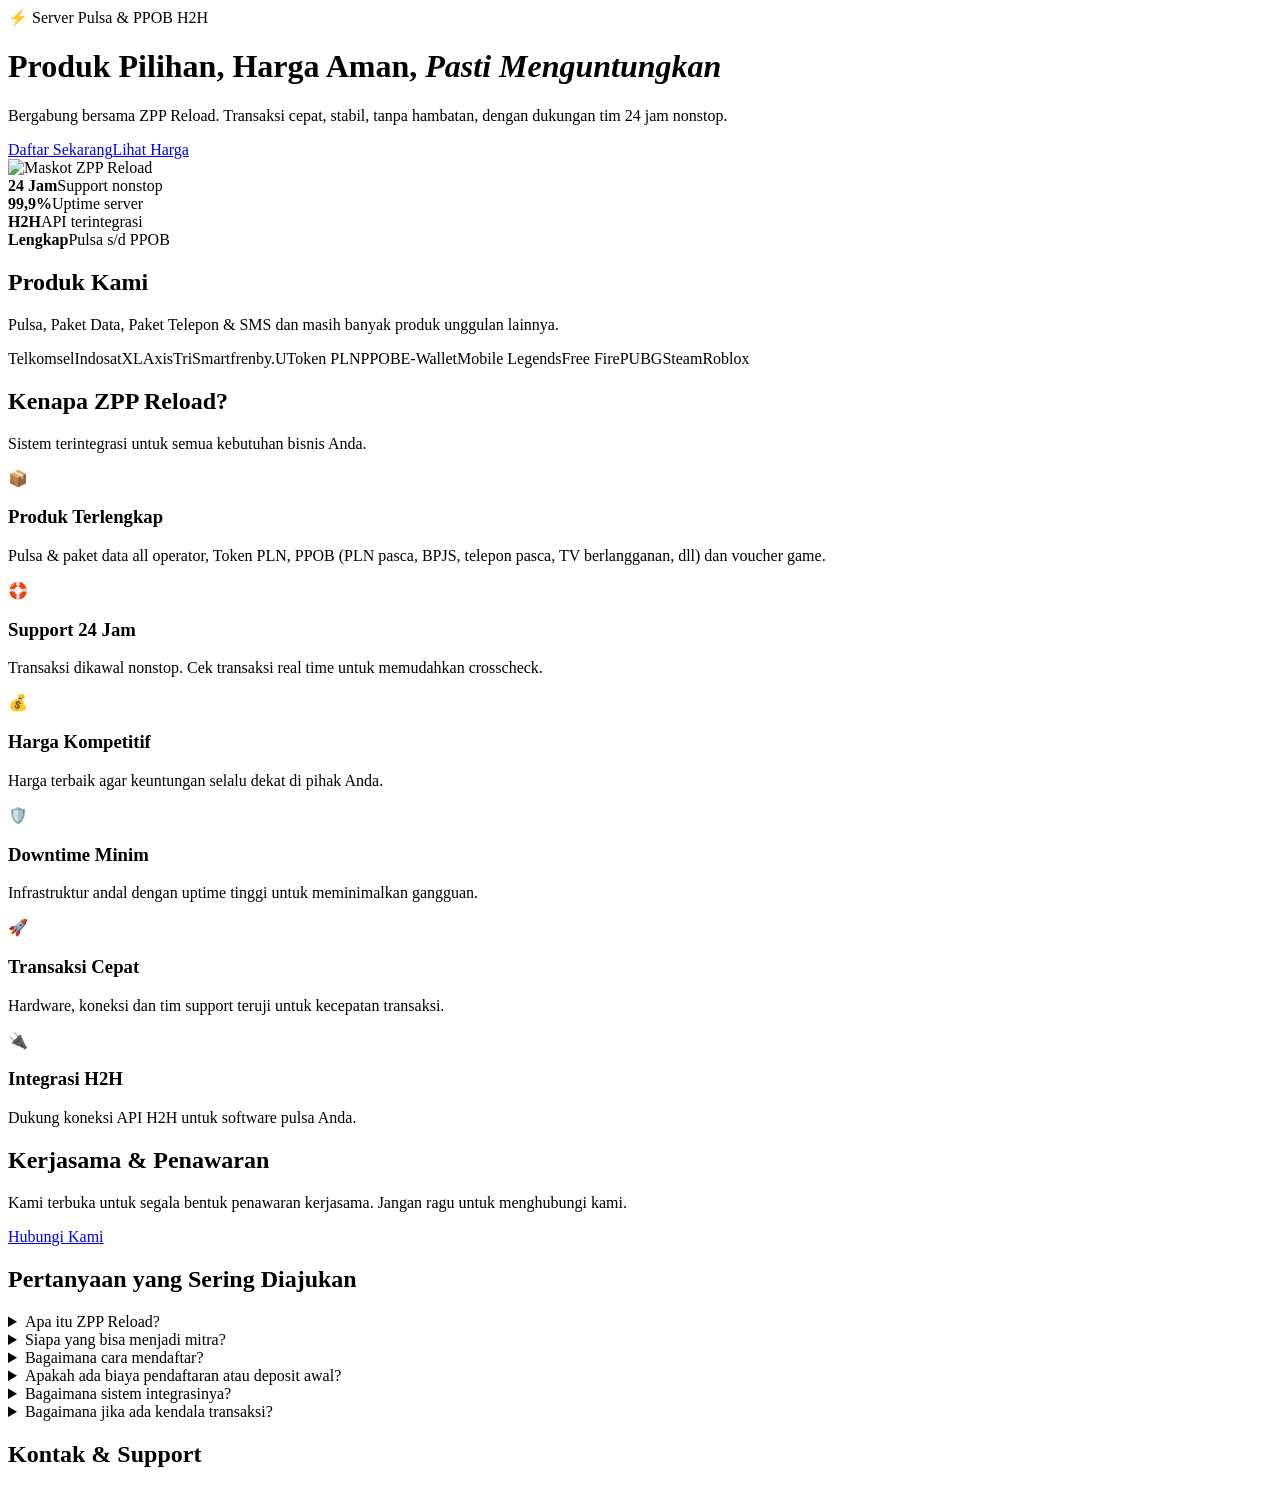
==== index.html @ eb6a5569 "upload" ====
<!DOCTYPE html><html lang="id"><head><meta charset="UTF-8"><meta name="viewport" content="width=device-width,initial-scale=1">
<title>ZPP Reload - Server Pulsa, PPOB & H2H Terbaik</title>
<meta name="description" content="ZPP Reload: server pulsa, paket data, token PLN, PPOB & voucher game dengan sistem H2H cepat, stabil, harga kompetitif dan support 24 jam.">
<meta property="og:title" content="ZPP Reload - Server Pulsa & PPOB"><meta property="og:image" content="assets/images/logo.png">
<link rel="icon" href="assets/images/logo.png">
<link href="https://fonts.googleapis.com/css2?family=Poppins:wght@400;500;600;700&display=swap" rel="stylesheet">
<link rel="stylesheet" href="assets/css/style.css"></head><body>
<div id="hdr"></div>
<div class="hero"><div class="wrap"><div>
<span class="tag">⚡ Server Pulsa & PPOB H2H</span>
<h1>Produk Pilihan, Harga Aman, <em>Pasti Menguntungkan</em></h1>
<p>Bergabung bersama ZPP Reload. Transaksi cepat, stabil, tanpa hambatan, dengan dukungan tim 24 jam nonstop.</p>
<div class="cta"><a class="btn btn-p" href="pendaftaran.html">Daftar Sekarang</a><a class="btn btn-o" href="harga.html">Lihat Harga</a></div></div>
<img src="assets/images/mascot.png" alt="Maskot ZPP Reload"></div></div>
<div class="wrap"><div class="stats">
<div class="stat"><b>24 Jam</b><span>Support nonstop</span></div><div class="stat"><b>99,9%</b><span>Uptime server</span></div>
<div class="stat"><b>H2H</b><span>API terintegrasi</span></div><div class="stat"><b>Lengkap</b><span>Pulsa s/d PPOB</span></div></div></div>
<section><div class="wrap"><div class="title"><h2>Produk Kami</h2><p>Pulsa, Paket Data, Paket Telepon &amp; SMS dan masih banyak produk unggulan lainnya.</p></div>
<div class="chips"><span class="chip">Telkomsel</span><span class="chip">Indosat</span><span class="chip">XL</span><span class="chip">Axis</span><span class="chip">Tri</span><span class="chip">Smartfren</span><span class="chip">by.U</span><span class="chip">Token PLN</span><span class="chip">PPOB</span><span class="chip">E-Wallet</span><span class="chip">Mobile Legends</span><span class="chip">Free Fire</span><span class="chip">PUBG</span><span class="chip">Steam</span><span class="chip">Roblox</span></div></div></section>
<section style="padding-top:0"><div class="wrap"><div class="title"><h2>Kenapa ZPP Reload?</h2><p>Sistem terintegrasi untuk semua kebutuhan bisnis Anda.</p></div>
<div class="grid3">
<div class="card"><div class="ic">📦</div><h3>Produk Terlengkap</h3><p>Pulsa &amp; paket data all operator, Token PLN, PPOB (PLN pasca, BPJS, telepon pasca, TV berlangganan, dll) dan voucher game.</p></div>
<div class="card"><div class="ic">🛟</div><h3>Support 24 Jam</h3><p>Transaksi dikawal nonstop. Cek transaksi real time untuk memudahkan crosscheck.</p></div>
<div class="card"><div class="ic">💰</div><h3>Harga Kompetitif</h3><p>Harga terbaik agar keuntungan selalu dekat di pihak Anda.</p></div>
<div class="card"><div class="ic">🛡️</div><h3>Downtime Minim</h3><p>Infrastruktur andal dengan uptime tinggi untuk meminimalkan gangguan.</p></div>
<div class="card"><div class="ic">🚀</div><h3>Transaksi Cepat</h3><p>Hardware, koneksi dan tim support teruji untuk kecepatan transaksi.</p></div>
<div class="card"><div class="ic">🔌</div><h3>Integrasi H2H</h3><p>Dukung koneksi API H2H untuk software pulsa Anda.</p></div></div></div></section>
<section class="band"><div class="wrap"><h2>Kerjasama &amp; Penawaran</h2><p>Kami terbuka untuk segala bentuk penawaran kerjasama. Jangan ragu untuk menghubungi kami.</p><a class="btn btn-p" href="pendaftaran.html">Hubungi Kami</a></div></section>
<section><div class="wrap"><div class="title"><h2>Pertanyaan yang Sering Diajukan</h2></div><div class="faq">
<details><summary>Apa itu ZPP Reload?</summary><p>ZPP Reload adalah penyedia server pulsa, paket data, PPOB dan voucher game dengan sistem host-to-host (H2H) untuk mitra dan reseller.</p></details>
<details><summary>Siapa yang bisa menjadi mitra?</summary><p>Pemilik konter, reseller, pemilik aplikasi/server pulsa, maupun perorangan yang ingin berbisnis produk digital.</p></details>
<details><summary>Bagaimana cara mendaftar?</summary><p>Buka halaman Pendaftaran lalu hubungi kami via Telegram atau WhatsApp. Tim kami akan memandu hingga akun aktif.</p></details>
<details><summary>Apakah ada biaya pendaftaran atau deposit awal?</summary><p>Silakan konfirmasi ke CS kami untuk ketentuan terbaru.</p></details>
<details><summary>Bagaimana sistem integrasinya?</summary><p>Tersedia integrasi H2H via API. Untuk spesifikasi teknis, hubungi tim WhatsApp B2B kami.</p></details>
<details><summary>Bagaimana jika ada kendala transaksi?</summary><p>Hubungi CS kami kapan saja, tim support siap membantu 24 jam.</p></details>
</div></div></section>
<section style="padding-top:0"><div class="wrap"><div class="title"><h2>Kontak &amp; Support</h2></div><div data-contacts></div></div></section>
<div id="ftr"></div><script src="assets/js/main.js"></script></body></html>
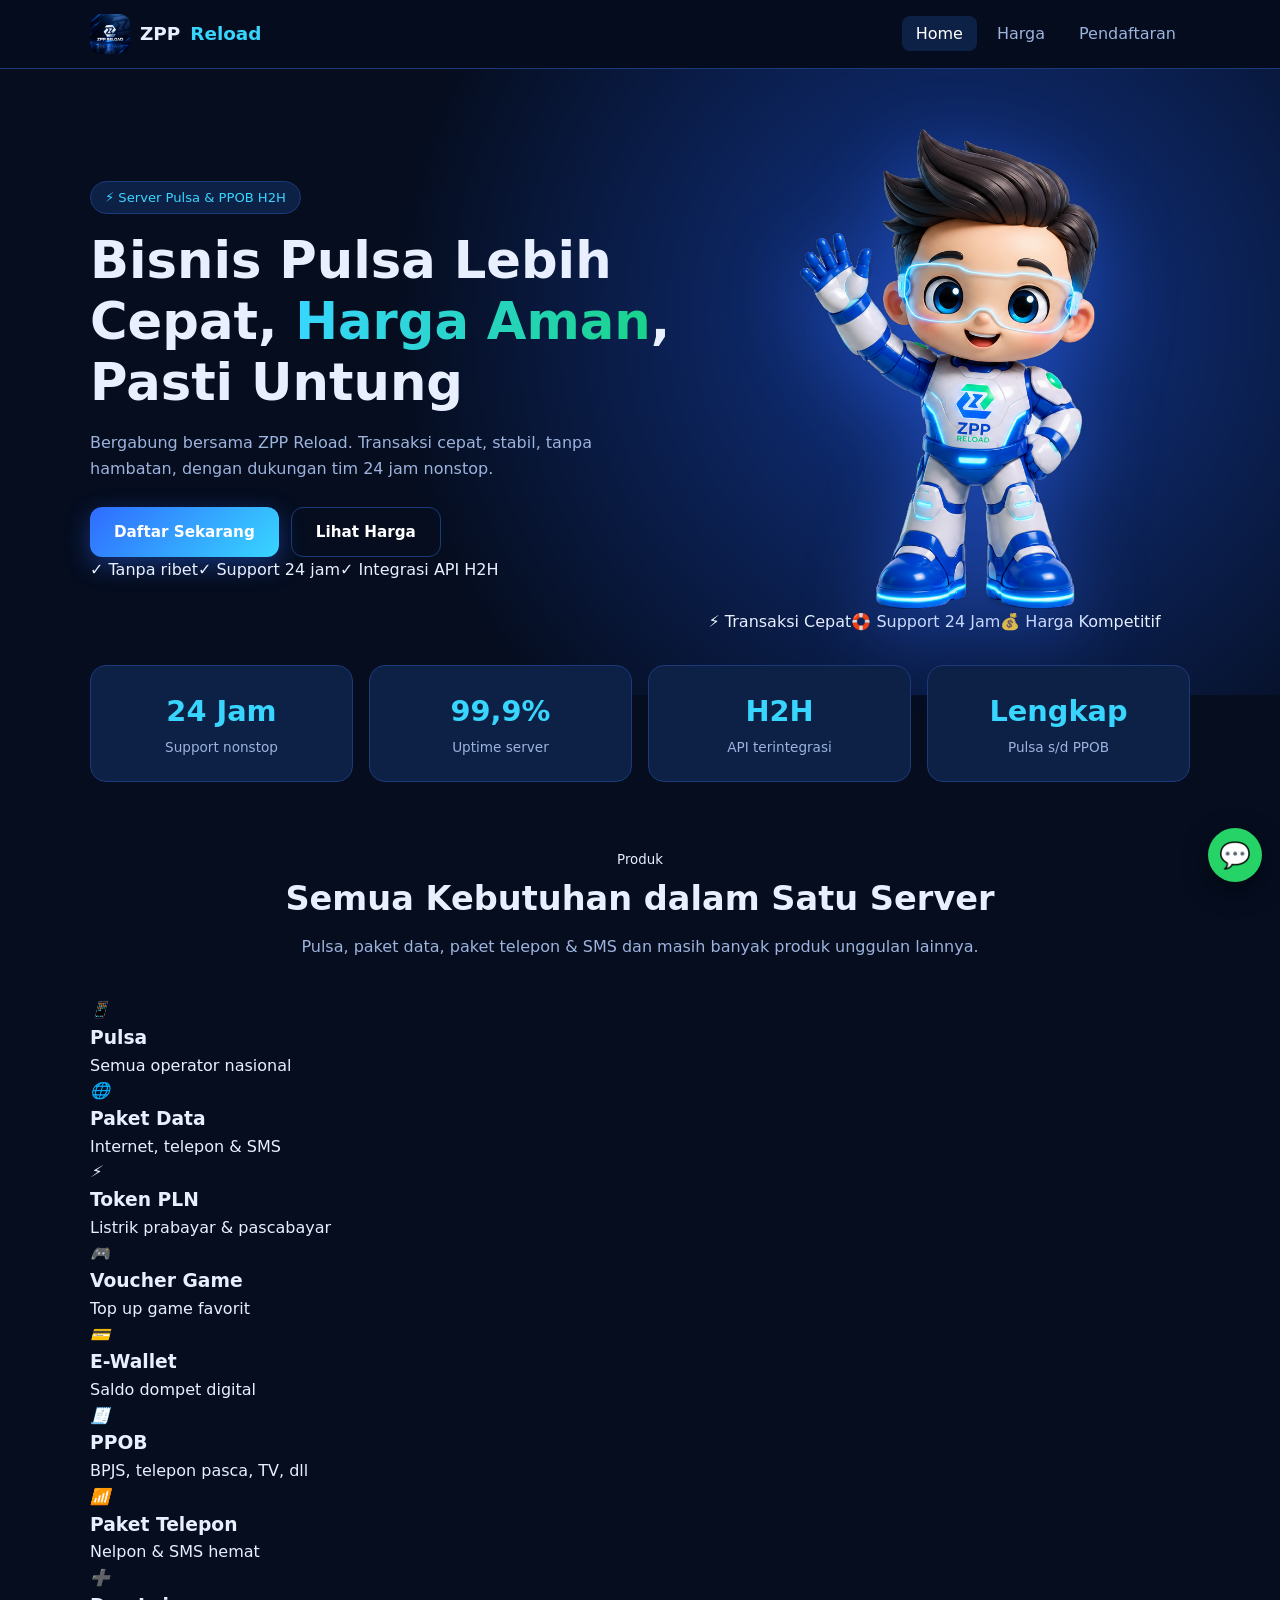
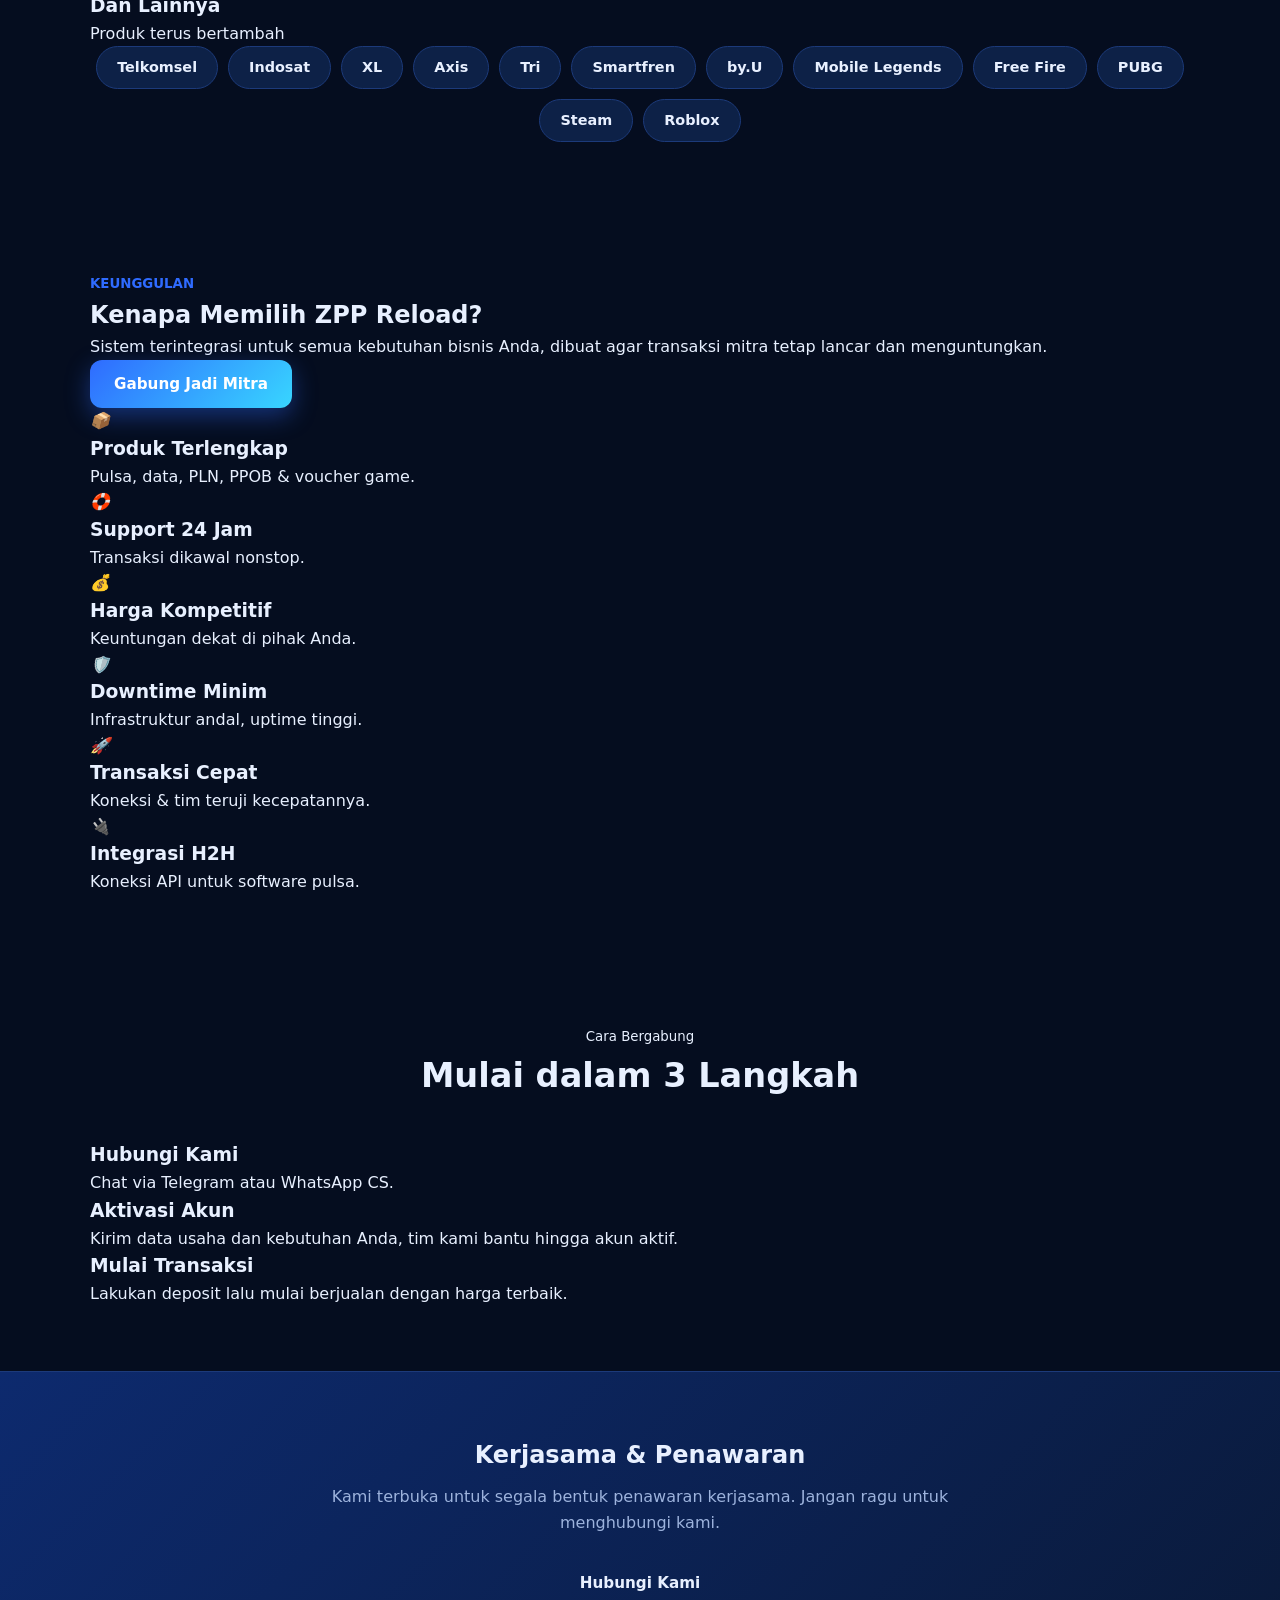
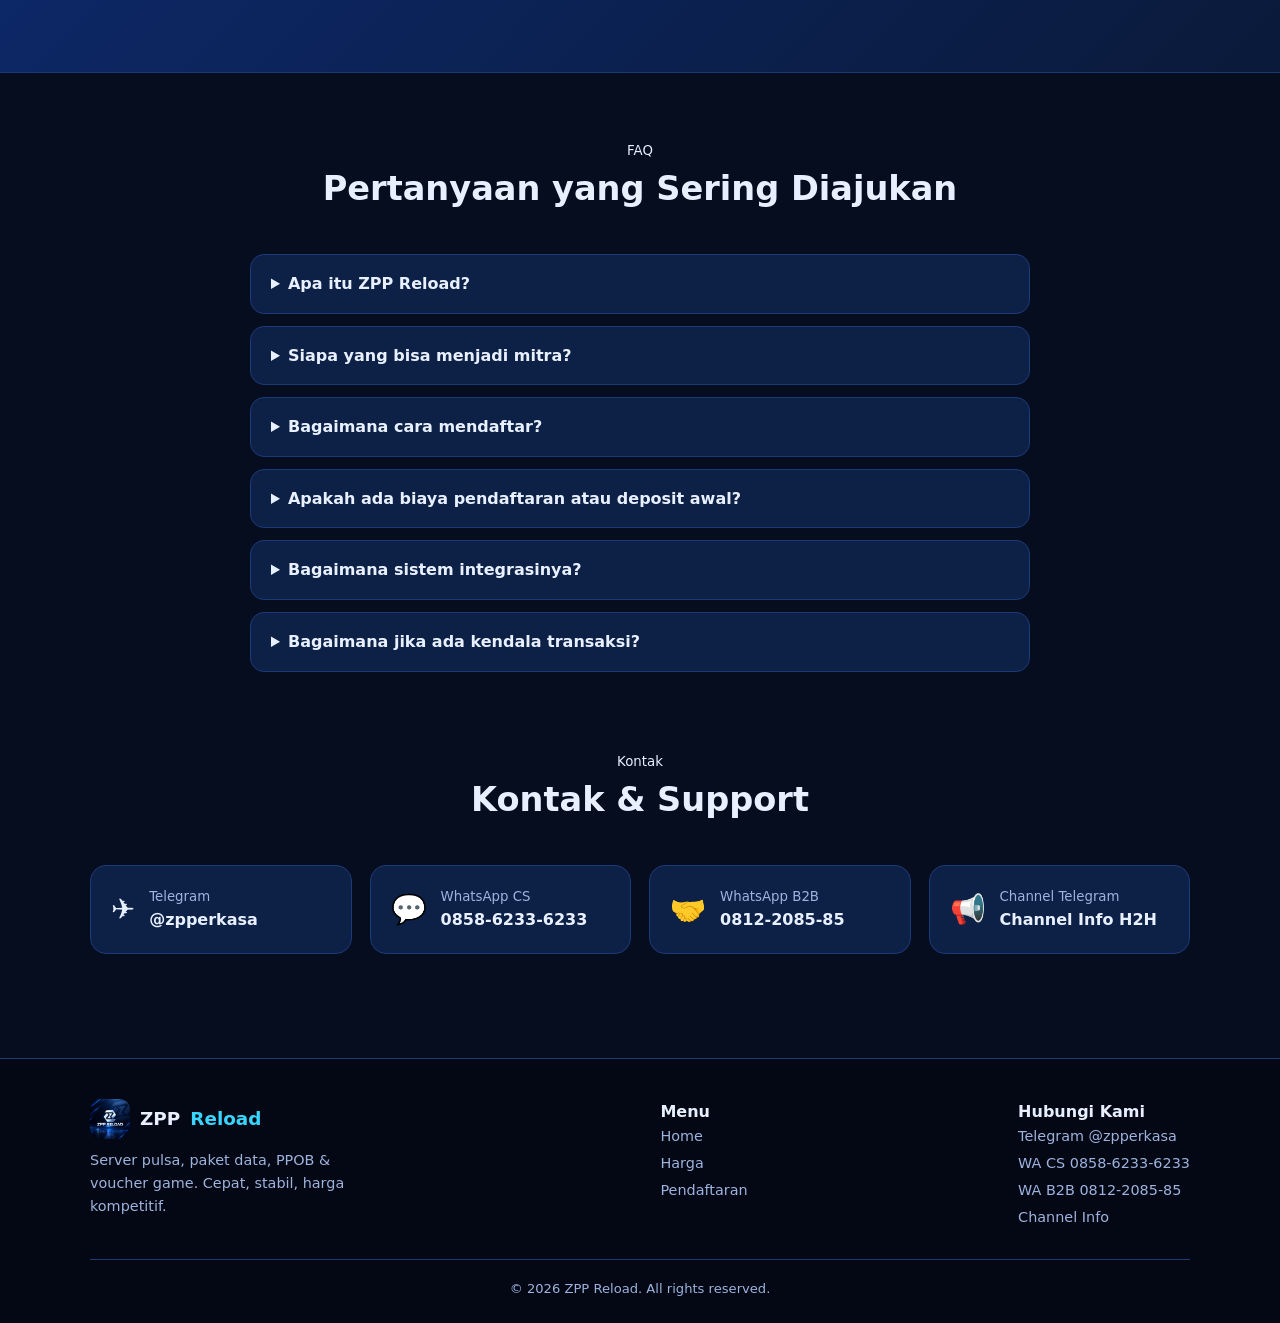
==== commit e5af9f4b: "replace" ====
--- a/index.html
+++ b/index.html
@@ -8,25 +8,41 @@
 <div id="hdr"></div>
 <div class="hero"><div class="wrap"><div>
 <span class="tag">⚡ Server Pulsa & PPOB H2H</span>
-<h1>Produk Pilihan, Harga Aman, <em>Pasti Menguntungkan</em></h1>
+<h1>Bisnis Pulsa Lebih Cepat, <em>Harga Aman</em>, Pasti Untung</h1>
 <p>Bergabung bersama ZPP Reload. Transaksi cepat, stabil, tanpa hambatan, dengan dukungan tim 24 jam nonstop.</p>
-<div class="cta"><a class="btn btn-p" href="pendaftaran.html">Daftar Sekarang</a><a class="btn btn-o" href="harga.html">Lihat Harga</a></div></div>
-<img src="assets/images/mascot.png" alt="Maskot ZPP Reload"></div></div>
+<div class="cta"><a class="btn btn-p" href="pendaftaran.html">Daftar Sekarang</a><a class="btn btn-o" href="harga.html">Lihat Harga</a></div>
+<div class="checks"><span><b>✓</b> Tanpa ribet</span><span><b>✓</b> Support 24 jam</span><span><b>✓</b> Integrasi API H2H</span></div></div>
+<div class="stage"><img src="assets/images/mascot.png" alt="Maskot ZPP Reload">
+<span class="fb a">⚡ Transaksi Cepat</span><span class="fb b">🛟 Support 24 Jam</span><span class="fb c">💰 Harga Kompetitif</span></div></div></div>
 <div class="wrap"><div class="stats">
 <div class="stat"><b>24 Jam</b><span>Support nonstop</span></div><div class="stat"><b>99,9%</b><span>Uptime server</span></div>
 <div class="stat"><b>H2H</b><span>API terintegrasi</span></div><div class="stat"><b>Lengkap</b><span>Pulsa s/d PPOB</span></div></div></div>
-<section><div class="wrap"><div class="title"><h2>Produk Kami</h2><p>Pulsa, Paket Data, Paket Telepon &amp; SMS dan masih banyak produk unggulan lainnya.</p></div>
-<div class="chips"><span class="chip">Telkomsel</span><span class="chip">Indosat</span><span class="chip">XL</span><span class="chip">Axis</span><span class="chip">Tri</span><span class="chip">Smartfren</span><span class="chip">by.U</span><span class="chip">Token PLN</span><span class="chip">PPOB</span><span class="chip">E-Wallet</span><span class="chip">Mobile Legends</span><span class="chip">Free Fire</span><span class="chip">PUBG</span><span class="chip">Steam</span><span class="chip">Roblox</span></div></div></section>
-<section style="padding-top:0"><div class="wrap"><div class="title"><h2>Kenapa ZPP Reload?</h2><p>Sistem terintegrasi untuk semua kebutuhan bisnis Anda.</p></div>
-<div class="grid3">
-<div class="card"><div class="ic">📦</div><h3>Produk Terlengkap</h3><p>Pulsa &amp; paket data all operator, Token PLN, PPOB (PLN pasca, BPJS, telepon pasca, TV berlangganan, dll) dan voucher game.</p></div>
-<div class="card"><div class="ic">🛟</div><h3>Support 24 Jam</h3><p>Transaksi dikawal nonstop. Cek transaksi real time untuk memudahkan crosscheck.</p></div>
-<div class="card"><div class="ic">💰</div><h3>Harga Kompetitif</h3><p>Harga terbaik agar keuntungan selalu dekat di pihak Anda.</p></div>
-<div class="card"><div class="ic">🛡️</div><h3>Downtime Minim</h3><p>Infrastruktur andal dengan uptime tinggi untuk meminimalkan gangguan.</p></div>
-<div class="card"><div class="ic">🚀</div><h3>Transaksi Cepat</h3><p>Hardware, koneksi dan tim support teruji untuk kecepatan transaksi.</p></div>
-<div class="card"><div class="ic">🔌</div><h3>Integrasi H2H</h3><p>Dukung koneksi API H2H untuk software pulsa Anda.</p></div></div></div></section>
-<section class="band"><div class="wrap"><h2>Kerjasama &amp; Penawaran</h2><p>Kami terbuka untuk segala bentuk penawaran kerjasama. Jangan ragu untuk menghubungi kami.</p><a class="btn btn-p" href="pendaftaran.html">Hubungi Kami</a></div></section>
-<section><div class="wrap"><div class="title"><h2>Pertanyaan yang Sering Diajukan</h2></div><div class="faq">
+<section><div class="wrap"><div class="title"><small>Produk</small><h2>Semua Kebutuhan dalam Satu Server</h2><p>Pulsa, paket data, paket telepon &amp; SMS dan masih banyak produk unggulan lainnya.</p></div>
+<div class="cats">
+<div class="cat"><i>📱</i><h3>Pulsa</h3><p>Semua operator nasional</p></div>
+<div class="cat"><i>🌐</i><h3>Paket Data</h3><p>Internet, telepon &amp; SMS</p></div>
+<div class="cat"><i>⚡</i><h3>Token PLN</h3><p>Listrik prabayar &amp; pascabayar</p></div>
+<div class="cat"><i>🎮</i><h3>Voucher Game</h3><p>Top up game favorit</p></div>
+<div class="cat"><i>💳</i><h3>E-Wallet</h3><p>Saldo dompet digital</p></div>
+<div class="cat"><i>🧾</i><h3>PPOB</h3><p>BPJS, telepon pasca, TV, dll</p></div>
+<div class="cat"><i>📶</i><h3>Paket Telepon</h3><p>Nelpon &amp; SMS hemat</p></div>
+<div class="cat"><i>➕</i><h3>Dan Lainnya</h3><p>Produk terus bertambah</p></div></div>
+<div class="chips"><span class="chip">Telkomsel</span><span class="chip">Indosat</span><span class="chip">XL</span><span class="chip">Axis</span><span class="chip">Tri</span><span class="chip">Smartfren</span><span class="chip">by.U</span><span class="chip">Mobile Legends</span><span class="chip">Free Fire</span><span class="chip">PUBG</span><span class="chip">Steam</span><span class="chip">Roblox</span></div></div></section>
+<section class="alt"><div class="wrap split"><div><small style="color:var(--blue);font-weight:600">KEUNGGULAN</small><h2>Kenapa Memilih ZPP Reload?</h2><p>Sistem terintegrasi untuk semua kebutuhan bisnis Anda, dibuat agar transaksi mitra tetap lancar dan menguntungkan.</p><a class="btn btn-p" href="pendaftaran.html">Gabung Jadi Mitra</a></div>
+<div class="feat">
+<div class="f"><i>📦</i><div><h3>Produk Terlengkap</h3><p>Pulsa, data, PLN, PPOB &amp; voucher game.</p></div></div>
+<div class="f"><i>🛟</i><div><h3>Support 24 Jam</h3><p>Transaksi dikawal nonstop.</p></div></div>
+<div class="f"><i>💰</i><div><h3>Harga Kompetitif</h3><p>Keuntungan dekat di pihak Anda.</p></div></div>
+<div class="f"><i>🛡️</i><div><h3>Downtime Minim</h3><p>Infrastruktur andal, uptime tinggi.</p></div></div>
+<div class="f"><i>🚀</i><div><h3>Transaksi Cepat</h3><p>Koneksi &amp; tim teruji kecepatannya.</p></div></div>
+<div class="f"><i>🔌</i><div><h3>Integrasi H2H</h3><p>Koneksi API untuk software pulsa.</p></div></div></div></div></section>
+<section><div class="wrap"><div class="title"><small>Cara Bergabung</small><h2>Mulai dalam 3 Langkah</h2></div>
+<div class="steps">
+<div class="step"><h3>Hubungi Kami</h3><p>Chat via Telegram atau WhatsApp CS.</p></div>
+<div class="step"><h3>Aktivasi Akun</h3><p>Kirim data usaha dan kebutuhan Anda, tim kami bantu hingga akun aktif.</p></div>
+<div class="step"><h3>Mulai Transaksi</h3><p>Lakukan deposit lalu mulai berjualan dengan harga terbaik.</p></div></div></div></section>
+<section class="band"><div class="wrap"><div class="box"><h2>Kerjasama &amp; Penawaran</h2><p>Kami terbuka untuk segala bentuk penawaran kerjasama. Jangan ragu untuk menghubungi kami.</p><a class="btn btn-w" href="pendaftaran.html">Hubungi Kami</a></div></div></section>
+<section><div class="wrap"><div class="title"><small>FAQ</small><h2>Pertanyaan yang Sering Diajukan</h2></div><div class="faq">
 <details><summary>Apa itu ZPP Reload?</summary><p>ZPP Reload adalah penyedia server pulsa, paket data, PPOB dan voucher game dengan sistem host-to-host (H2H) untuk mitra dan reseller.</p></details>
 <details><summary>Siapa yang bisa menjadi mitra?</summary><p>Pemilik konter, reseller, pemilik aplikasi/server pulsa, maupun perorangan yang ingin berbisnis produk digital.</p></details>
 <details><summary>Bagaimana cara mendaftar?</summary><p>Buka halaman Pendaftaran lalu hubungi kami via Telegram atau WhatsApp. Tim kami akan memandu hingga akun aktif.</p></details>
@@ -34,5 +50,5 @@
 <details><summary>Bagaimana sistem integrasinya?</summary><p>Tersedia integrasi H2H via API. Untuk spesifikasi teknis, hubungi tim WhatsApp B2B kami.</p></details>
 <details><summary>Bagaimana jika ada kendala transaksi?</summary><p>Hubungi CS kami kapan saja, tim support siap membantu 24 jam.</p></details>
 </div></div></section>
-<section style="padding-top:0"><div class="wrap"><div class="title"><h2>Kontak &amp; Support</h2></div><div data-contacts></div></div></section>
+<section style="padding-top:0"><div class="wrap"><div class="title"><small>Kontak</small><h2>Kontak &amp; Support</h2></div><div data-contacts></div></div></section>
 <div id="ftr"></div><script src="assets/js/main.js"></script></body></html>
--- a/assets/css/style.css
+++ b/assets/css/style.css
@@ -0,0 +1,68 @@
+:root{--bg:#050d1f;--bg2:#0a1a3a;--card:#0d2147;--line:#1c3a7a;--blue:#2f6bff;--cyan:#38d6ff;--green:#19d38a;--text:#e8f0ff;--mut:#9db3dd}
+*{box-sizing:border-box;margin:0;padding:0}html{scroll-behavior:smooth}
+body{font-family:'Poppins',system-ui,sans-serif;background:var(--bg);color:var(--text);line-height:1.6}
+a{color:inherit;text-decoration:none}img{max-width:100%;display:block}
+.wrap{max-width:1140px;margin:auto;padding:0 20px}
+header{position:sticky;top:0;z-index:50;background:rgba(5,13,31,.88);backdrop-filter:blur(12px);border-bottom:1px solid var(--line)}
+.nav{display:flex;align-items:center;justify-content:space-between;height:68px}
+.brand{display:flex;align-items:center;gap:10px;font-weight:700;font-size:1.15rem}
+.brand img{width:40px;height:40px;border-radius:10px;object-fit:cover}
+.brand span{color:var(--cyan)}
+nav ul{display:flex;gap:6px;list-style:none}
+nav a{padding:8px 14px;border-radius:8px;color:var(--mut);font-weight:500}
+nav a:hover,nav a.on{color:#fff;background:var(--card)}
+.burger{display:none;background:none;border:0;color:#fff;font-size:1.7rem;cursor:pointer}
+.btn{display:inline-flex;align-items:center;gap:8px;padding:12px 24px;border-radius:12px;font-weight:600;border:0;cursor:pointer;font-family:inherit;font-size:.95rem;transition:.2s}
+.btn-p{background:linear-gradient(135deg,var(--blue),var(--cyan));color:#fff;box-shadow:0 8px 24px rgba(47,107,255,.4)}
+.btn-p:hover{transform:translateY(-2px)}
+.btn-o{border:1.5px solid var(--line);color:#fff;background:transparent}.btn-o:hover{border-color:var(--cyan)}
+.hero{padding:60px 0;background:radial-gradient(circle at 75% 40%,#12358a 0,transparent 55%)}
+.hero .wrap{display:grid;grid-template-columns:1.1fr .9fr;gap:30px;align-items:center}
+.tag{display:inline-block;padding:5px 14px;border-radius:99px;background:var(--card);border:1px solid var(--line);color:var(--cyan);font-size:.82rem;margin-bottom:16px}
+h1{font-size:clamp(2rem,4.5vw,3.2rem);line-height:1.2;margin-bottom:16px}
+h1 em{font-style:normal;background:linear-gradient(90deg,var(--cyan),var(--green));-webkit-background-clip:text;color:transparent}
+.hero p{color:var(--mut);max-width:520px;margin-bottom:26px}
+.cta{display:flex;gap:12px;flex-wrap:wrap}
+.hero img{margin:auto;max-height:480px;filter:drop-shadow(0 20px 40px rgba(47,107,255,.45));animation:fl 4s ease-in-out infinite}
+@keyframes fl{50%{transform:translateY(-12px)}}
+section{padding:64px 0}
+.title{text-align:center;margin-bottom:38px}.title h2{font-size:clamp(1.5rem,3vw,2.1rem)}.title p{color:var(--mut);margin-top:8px}
+.stats{display:grid;grid-template-columns:repeat(4,1fr);gap:16px;margin-top:-30px;position:relative}
+.stat{background:var(--card);border:1px solid var(--line);border-radius:16px;padding:22px;text-align:center}
+.stat b{display:block;font-size:1.8rem;color:var(--cyan)}.stat span{color:var(--mut);font-size:.85rem}
+.chips{display:flex;flex-wrap:wrap;gap:10px;justify-content:center}
+.chip{padding:9px 20px;border-radius:99px;background:var(--card);border:1px solid var(--line);font-weight:600;font-size:.9rem}
+.grid3{display:grid;grid-template-columns:repeat(3,1fr);gap:20px}
+.card{background:linear-gradient(160deg,var(--card),var(--bg2));border:1px solid var(--line);border-radius:18px;padding:26px;transition:.25s}
+.card:hover{transform:translateY(-5px);border-color:var(--cyan)}
+.card .ic{font-size:2rem;margin-bottom:10px}.card h3{margin-bottom:6px}.card p{color:var(--mut);font-size:.92rem}
+.band{background:linear-gradient(135deg,#0d2a6e,#0a1a3a);border-block:1px solid var(--line);text-align:center}
+.band p{color:var(--mut);max-width:640px;margin:10px auto 24px}
+.faq{max-width:780px;margin:auto}
+.faq details{background:var(--card);border:1px solid var(--line);border-radius:14px;padding:16px 20px;margin-bottom:12px}
+.faq summary{cursor:pointer;font-weight:600}.faq details p{color:var(--mut);margin-top:10px;font-size:.93rem}
+.contact{display:grid;grid-template-columns:repeat(auto-fit,minmax(240px,1fr));gap:18px}
+.ct{display:flex;gap:14px;align-items:center;background:var(--card);border:1px solid var(--line);border-radius:16px;padding:20px;transition:.2s}
+.ct:hover{border-color:var(--green);transform:translateY(-3px)}
+.ct i{font-style:normal;font-size:1.8rem}.ct small{color:var(--mut);display:block}.ct b{word-break:break-all}
+.page-h{padding:50px 0 20px;text-align:center;background:radial-gradient(circle at 50% 0,#12358a 0,transparent 60%)}
+.page-h p{color:var(--mut)}
+.tools{display:flex;gap:12px;flex-wrap:wrap;margin:24px 0 14px}
+.tools input{flex:1;min-width:200px;padding:12px 16px;border-radius:12px;border:1px solid var(--line);background:var(--card);color:#fff;font-family:inherit}
+.tabs{display:flex;gap:8px;flex-wrap:wrap;margin-bottom:16px}
+.tab{padding:7px 16px;border-radius:99px;border:1px solid var(--line);background:transparent;color:var(--mut);cursor:pointer;font-family:inherit}
+.tab.on{background:var(--blue);color:#fff;border-color:var(--blue)}
+.tbl{overflow-x:auto;border:1px solid var(--line);border-radius:14px}
+table{width:100%;border-collapse:collapse;min-width:520px}
+th,td{padding:12px 16px;text-align:left;border-bottom:1px solid var(--line);font-size:.92rem}
+th{background:var(--card);color:var(--cyan)}tr:hover td{background:#0b1d40}
+.ok{color:var(--green)}.no{color:#ff6b6b}.upd{color:var(--mut);font-size:.85rem;margin-top:10px}
+footer{background:#030814;border-top:1px solid var(--line);padding:40px 0 24px;margin-top:40px}
+.fg{display:flex;justify-content:space-between;gap:24px;flex-wrap:wrap}
+.fg p,.fg a{color:var(--mut);font-size:.9rem}.fg a{display:block;margin-bottom:4px}.fg a:hover{color:var(--cyan)}
+.copy{text-align:center;color:var(--mut);font-size:.82rem;margin-top:26px;border-top:1px solid var(--line);padding-top:18px}
+.wa{position:fixed;right:18px;bottom:18px;width:54px;height:54px;border-radius:50%;background:#25d366;display:grid;place-items:center;font-size:1.6rem;box-shadow:0 8px 24px rgba(0,0,0,.5);z-index:60}
+@media(max-width:820px){
+.hero .wrap,.grid3,.stats{grid-template-columns:1fr}.stats{margin-top:20px}.hero img{max-height:320px;order:-1}
+.burger{display:block}nav{position:absolute;top:68px;left:0;right:0;background:var(--bg);border-bottom:1px solid var(--line);display:none}
+nav.open{display:block}nav ul{flex-direction:column;padding:12px 20px}}
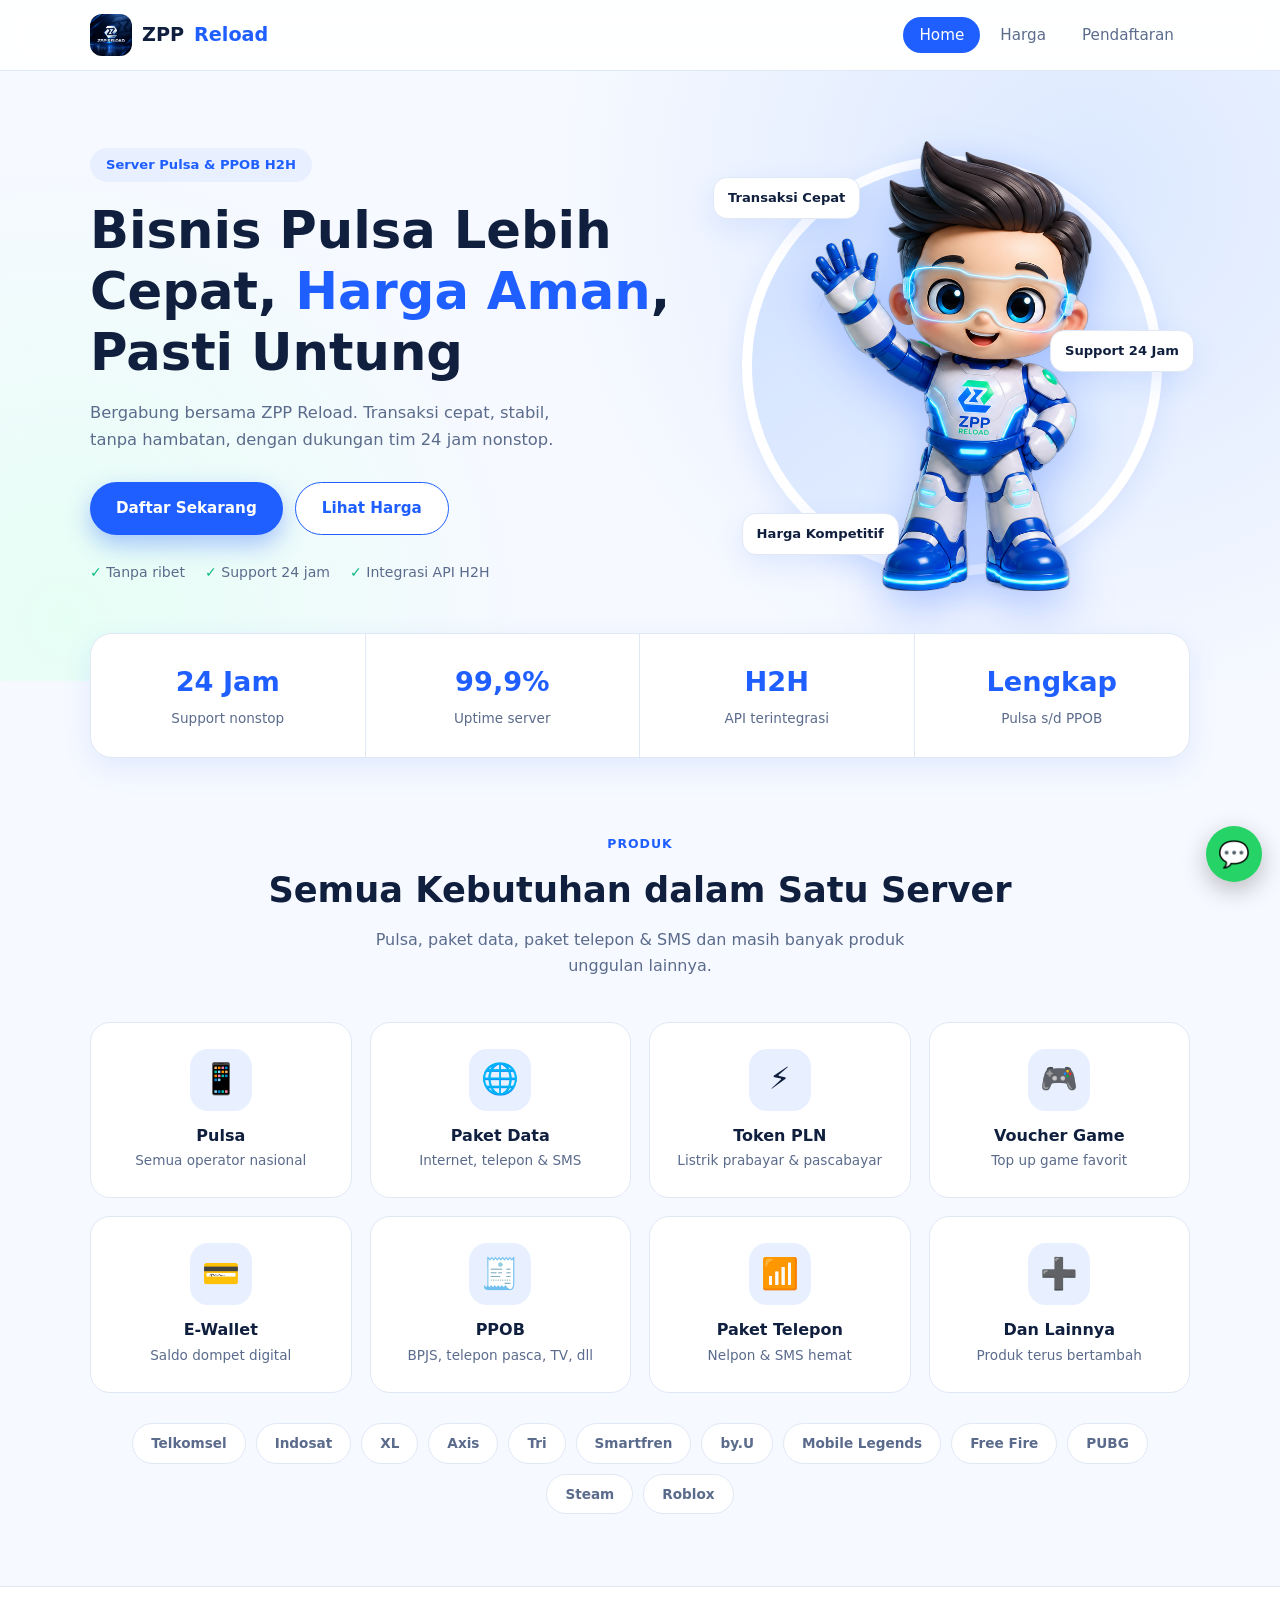
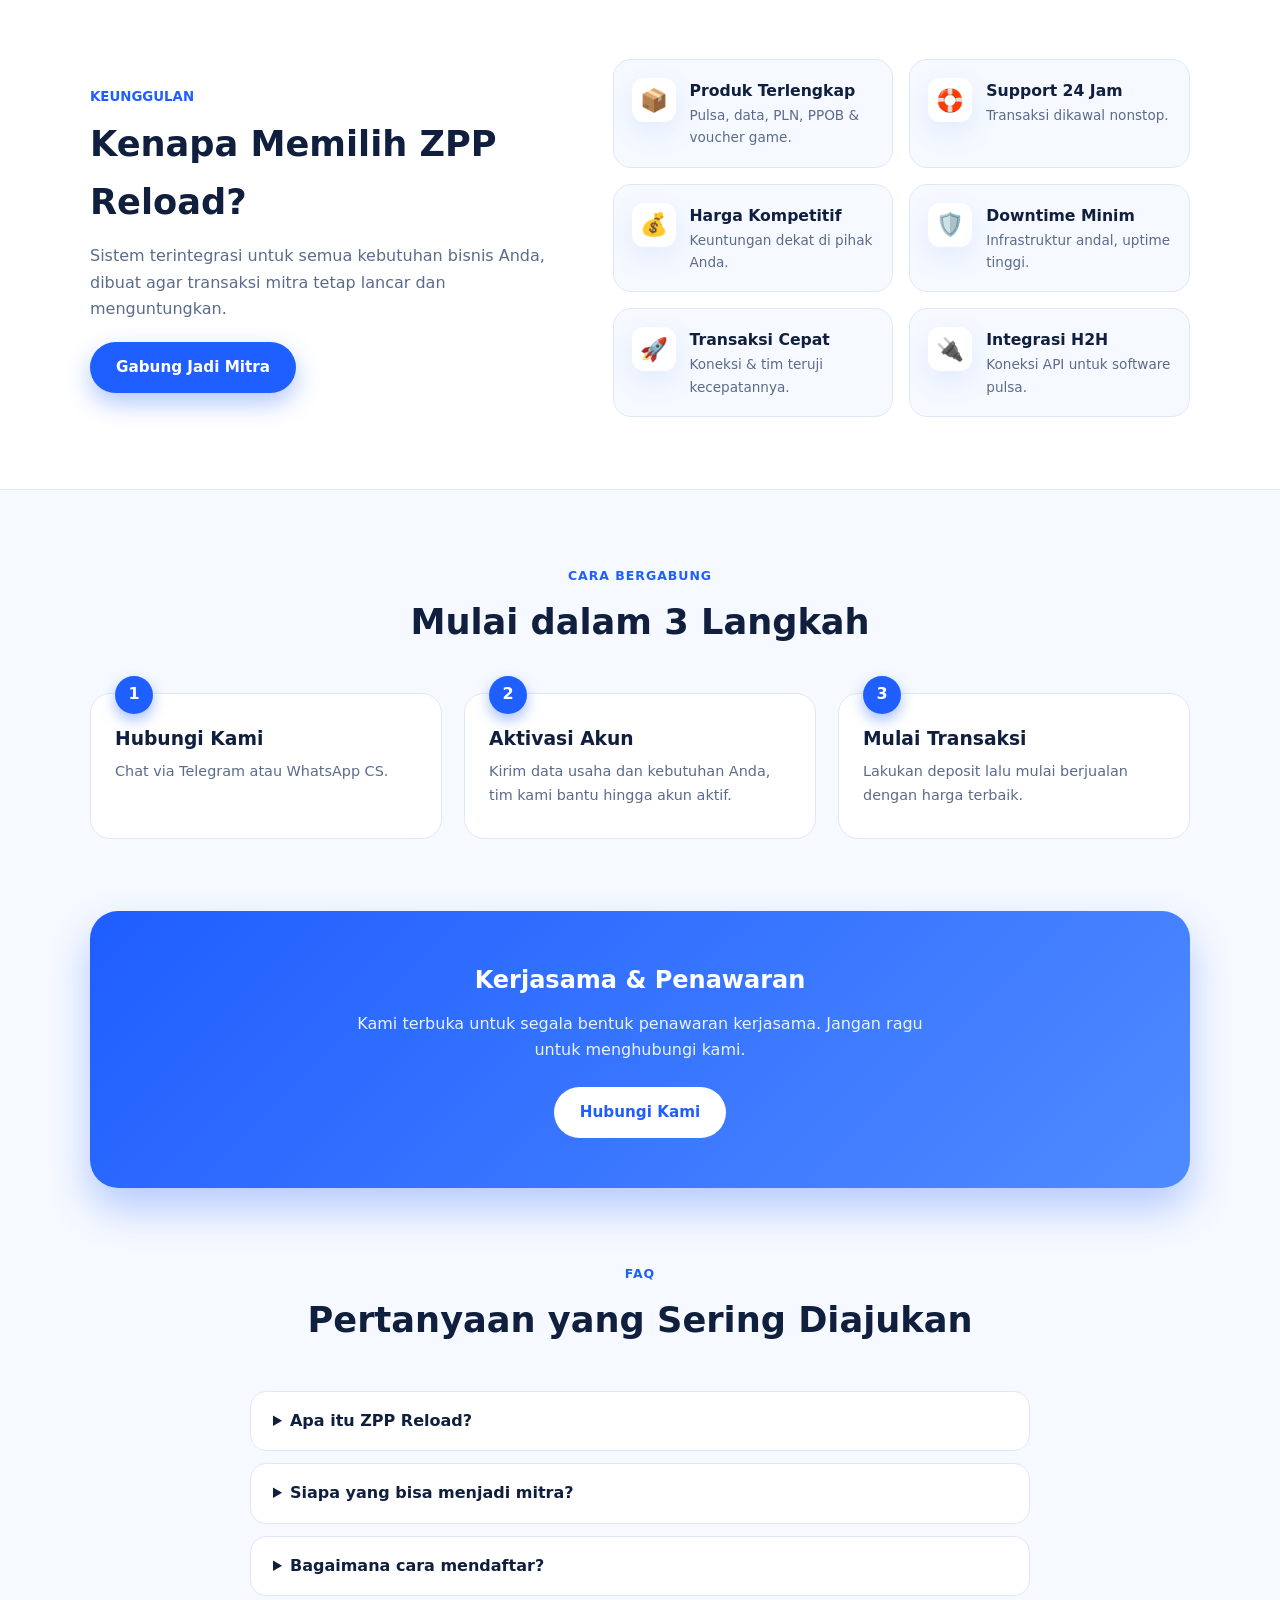
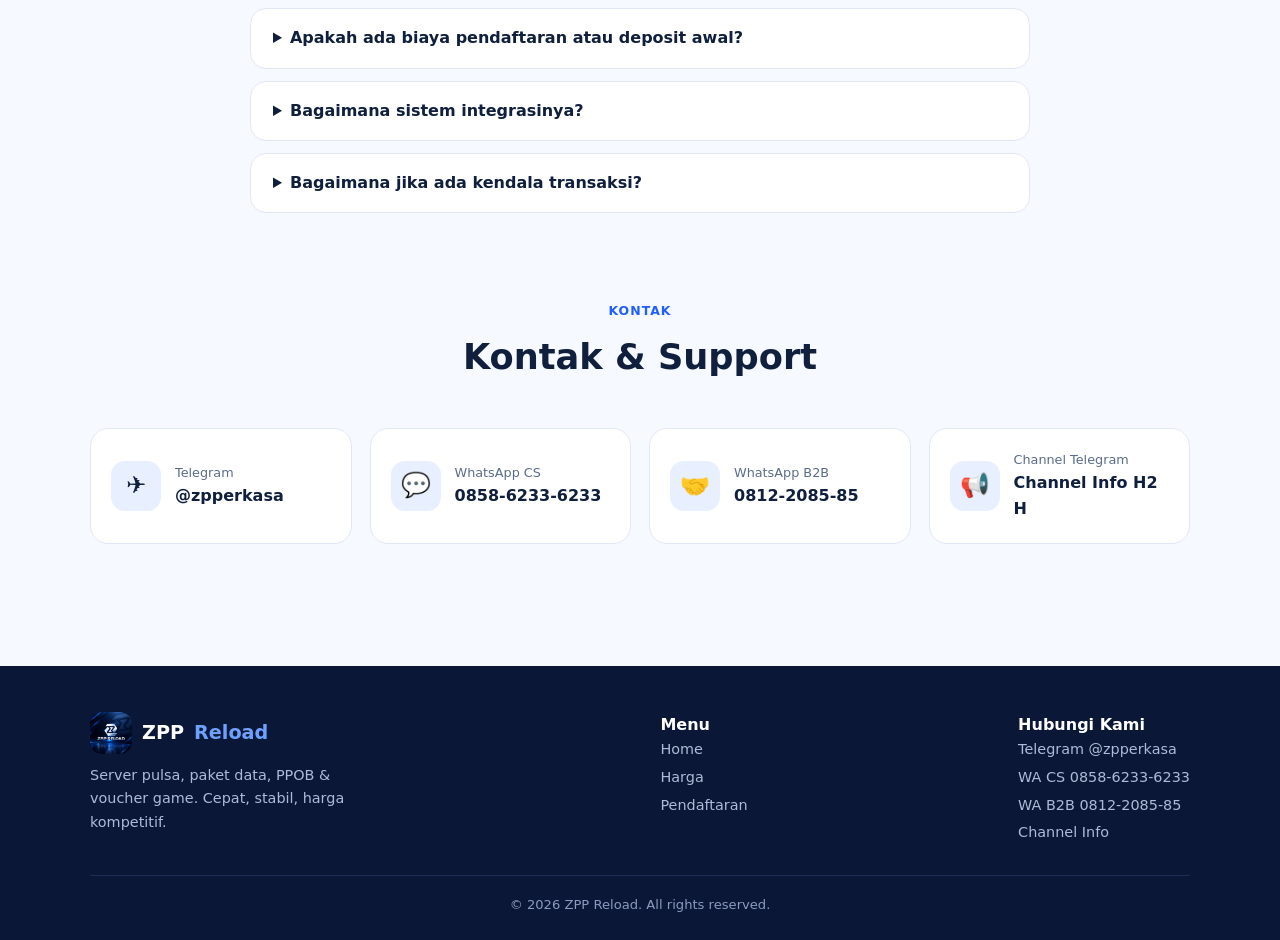
==== commit b1a50155: "Update index.html" ====
--- a/index.html
+++ b/index.html
@@ -7,13 +7,13 @@
 <link rel="stylesheet" href="assets/css/style.css"></head><body>
 <div id="hdr"></div>
 <div class="hero"><div class="wrap"><div>
-<span class="tag">⚡ Server Pulsa & PPOB H2H</span>
+<span class="tag">Server Pulsa & PPOB H2H</span>
 <h1>Bisnis Pulsa Lebih Cepat, <em>Harga Aman</em>, Pasti Untung</h1>
 <p>Bergabung bersama ZPP Reload. Transaksi cepat, stabil, tanpa hambatan, dengan dukungan tim 24 jam nonstop.</p>
 <div class="cta"><a class="btn btn-p" href="pendaftaran.html">Daftar Sekarang</a><a class="btn btn-o" href="harga.html">Lihat Harga</a></div>
 <div class="checks"><span><b>✓</b> Tanpa ribet</span><span><b>✓</b> Support 24 jam</span><span><b>✓</b> Integrasi API H2H</span></div></div>
 <div class="stage"><img src="assets/images/mascot.png" alt="Maskot ZPP Reload">
-<span class="fb a">⚡ Transaksi Cepat</span><span class="fb b">🛟 Support 24 Jam</span><span class="fb c">💰 Harga Kompetitif</span></div></div></div>
+<span class="fb a">Transaksi Cepat</span><span class="fb b">Support 24 Jam</span><span class="fb c">Harga Kompetitif</span></div></div></div>
 <div class="wrap"><div class="stats">
 <div class="stat"><b>24 Jam</b><span>Support nonstop</span></div><div class="stat"><b>99,9%</b><span>Uptime server</span></div>
 <div class="stat"><b>H2H</b><span>API terintegrasi</span></div><div class="stat"><b>Lengkap</b><span>Pulsa s/d PPOB</span></div></div></div>
--- a/assets/css/style.css
+++ b/assets/css/style.css
@@ -1,68 +1,97 @@
-:root{--bg:#050d1f;--bg2:#0a1a3a;--card:#0d2147;--line:#1c3a7a;--blue:#2f6bff;--cyan:#38d6ff;--green:#19d38a;--text:#e8f0ff;--mut:#9db3dd}
+:root{--bg:#f6f9ff;--white:#fff;--ink:#0f1f3d;--mut:#5b6b8c;--line:#e1e8f5;--blue:#1f5eff;--blue2:#0b3fd1;--sky:#e8f0ff;--green:#10b981;--navy:#0a1736;--sh:0 10px 30px rgba(31,94,255,.10)}
 *{box-sizing:border-box;margin:0;padding:0}html{scroll-behavior:smooth}
-body{font-family:'Poppins',system-ui,sans-serif;background:var(--bg);color:var(--text);line-height:1.6}
+body{font-family:'Poppins',system-ui,sans-serif;background:var(--bg);color:var(--ink);line-height:1.65}
 a{color:inherit;text-decoration:none}img{max-width:100%;display:block}
 .wrap{max-width:1140px;margin:auto;padding:0 20px}
-header{position:sticky;top:0;z-index:50;background:rgba(5,13,31,.88);backdrop-filter:blur(12px);border-bottom:1px solid var(--line)}
-.nav{display:flex;align-items:center;justify-content:space-between;height:68px}
-.brand{display:flex;align-items:center;gap:10px;font-weight:700;font-size:1.15rem}
-.brand img{width:40px;height:40px;border-radius:10px;object-fit:cover}
-.brand span{color:var(--cyan)}
-nav ul{display:flex;gap:6px;list-style:none}
-nav a{padding:8px 14px;border-radius:8px;color:var(--mut);font-weight:500}
-nav a:hover,nav a.on{color:#fff;background:var(--card)}
-.burger{display:none;background:none;border:0;color:#fff;font-size:1.7rem;cursor:pointer}
-.btn{display:inline-flex;align-items:center;gap:8px;padding:12px 24px;border-radius:12px;font-weight:600;border:0;cursor:pointer;font-family:inherit;font-size:.95rem;transition:.2s}
-.btn-p{background:linear-gradient(135deg,var(--blue),var(--cyan));color:#fff;box-shadow:0 8px 24px rgba(47,107,255,.4)}
-.btn-p:hover{transform:translateY(-2px)}
-.btn-o{border:1.5px solid var(--line);color:#fff;background:transparent}.btn-o:hover{border-color:var(--cyan)}
-.hero{padding:60px 0;background:radial-gradient(circle at 75% 40%,#12358a 0,transparent 55%)}
-.hero .wrap{display:grid;grid-template-columns:1.1fr .9fr;gap:30px;align-items:center}
-.tag{display:inline-block;padding:5px 14px;border-radius:99px;background:var(--card);border:1px solid var(--line);color:var(--cyan);font-size:.82rem;margin-bottom:16px}
-h1{font-size:clamp(2rem,4.5vw,3.2rem);line-height:1.2;margin-bottom:16px}
-h1 em{font-style:normal;background:linear-gradient(90deg,var(--cyan),var(--green));-webkit-background-clip:text;color:transparent}
-.hero p{color:var(--mut);max-width:520px;margin-bottom:26px}
+header{position:sticky;top:0;z-index:50;background:rgba(255,255,255,.9);backdrop-filter:blur(12px);border-bottom:1px solid var(--line)}
+.nav{display:flex;align-items:center;justify-content:space-between;height:70px}
+.brand{display:flex;align-items:center;gap:10px;font-weight:700;font-size:1.2rem}
+.brand img{width:42px;height:42px;border-radius:12px;object-fit:cover}
+.brand span{color:var(--blue)}
+nav ul{display:flex;gap:4px;list-style:none}
+nav a{padding:9px 16px;border-radius:99px;color:var(--mut);font-weight:500;font-size:.95rem}
+nav a:hover{color:var(--blue);background:var(--sky)}nav a.on{color:#fff;background:var(--blue)}
+.burger{display:none;background:none;border:0;color:var(--ink);font-size:1.7rem;cursor:pointer}
+.btn{display:inline-flex;align-items:center;gap:8px;padding:13px 26px;border-radius:99px;font-weight:600;border:0;cursor:pointer;font-family:inherit;font-size:.95rem;transition:.2s}
+.btn-p{background:var(--blue);color:#fff;box-shadow:0 10px 24px rgba(31,94,255,.35)}.btn-p:hover{background:var(--blue2);transform:translateY(-2px)}
+.btn-o{background:#fff;color:var(--blue);border:1.5px solid var(--blue)}.btn-o:hover{background:var(--sky)}
+.btn-w{background:#fff;color:var(--blue)}.btn-w:hover{transform:translateY(-2px)}
+.hero{padding:70px 0 90px;background:radial-gradient(circle at 85% 20%,#dbe8ff 0,transparent 45%),radial-gradient(circle at 5% 90%,#e6fff5 0,transparent 35%)}
+.hero .wrap{display:grid;grid-template-columns:1.1fr .9fr;gap:40px;align-items:center}
+.tag{display:inline-block;padding:6px 16px;border-radius:99px;background:var(--sky);color:var(--blue);font-size:.82rem;font-weight:600;margin-bottom:18px}
+h1{font-size:clamp(2rem,4.4vw,3.2rem);line-height:1.2;margin-bottom:16px;font-weight:700}
+h1 em{font-style:normal;color:var(--blue)}
+.hero p{color:var(--mut);max-width:500px;margin-bottom:28px;font-size:1.02rem}
 .cta{display:flex;gap:12px;flex-wrap:wrap}
-.hero img{margin:auto;max-height:480px;filter:drop-shadow(0 20px 40px rgba(47,107,255,.45));animation:fl 4s ease-in-out infinite}
-@keyframes fl{50%{transform:translateY(-12px)}}
-section{padding:64px 0}
-.title{text-align:center;margin-bottom:38px}.title h2{font-size:clamp(1.5rem,3vw,2.1rem)}.title p{color:var(--mut);margin-top:8px}
-.stats{display:grid;grid-template-columns:repeat(4,1fr);gap:16px;margin-top:-30px;position:relative}
-.stat{background:var(--card);border:1px solid var(--line);border-radius:16px;padding:22px;text-align:center}
-.stat b{display:block;font-size:1.8rem;color:var(--cyan)}.stat span{color:var(--mut);font-size:.85rem}
-.chips{display:flex;flex-wrap:wrap;gap:10px;justify-content:center}
-.chip{padding:9px 20px;border-radius:99px;background:var(--card);border:1px solid var(--line);font-weight:600;font-size:.9rem}
-.grid3{display:grid;grid-template-columns:repeat(3,1fr);gap:20px}
-.card{background:linear-gradient(160deg,var(--card),var(--bg2));border:1px solid var(--line);border-radius:18px;padding:26px;transition:.25s}
-.card:hover{transform:translateY(-5px);border-color:var(--cyan)}
-.card .ic{font-size:2rem;margin-bottom:10px}.card h3{margin-bottom:6px}.card p{color:var(--mut);font-size:.92rem}
-.band{background:linear-gradient(135deg,#0d2a6e,#0a1a3a);border-block:1px solid var(--line);text-align:center}
-.band p{color:var(--mut);max-width:640px;margin:10px auto 24px}
+.checks{display:flex;gap:20px;flex-wrap:wrap;margin-top:26px;color:var(--mut);font-size:.88rem;font-weight:500}
+.checks b{color:var(--green)}
+.stage{position:relative;display:grid;place-items:center}
+.stage:before{content:"";position:absolute;width:min(420px,90%);aspect-ratio:1;border-radius:50%;background:linear-gradient(145deg,#cfe0ff,#eaf2ff);box-shadow:inset 0 0 0 10px #fff,var(--sh)}
+.stage img{position:relative;max-height:450px;filter:drop-shadow(0 18px 24px rgba(31,94,255,.3));animation:fl 4s ease-in-out infinite}
+@keyframes fl{50%{transform:translateY(-10px)}}
+.fb{position:absolute;background:#fff;border-radius:14px;padding:9px 14px;font-size:.82rem;font-weight:600;box-shadow:var(--sh);border:1px solid var(--line)}
+.fb.a{top:8%;left:0}.fb.b{top:42%;right:-4px}.fb.c{bottom:8%;left:6%}
+section{padding:72px 0}
+.title{text-align:center;margin-bottom:42px}.title small{color:var(--blue);font-weight:600;letter-spacing:.08em;text-transform:uppercase;font-size:.78rem}
+.title h2{font-size:clamp(1.6rem,3vw,2.2rem);margin-top:4px}.title p{color:var(--mut);margin-top:8px;max-width:560px;margin-inline:auto}
+.stats{display:grid;grid-template-columns:repeat(4,1fr);background:#fff;border-radius:22px;box-shadow:var(--sh);border:1px solid var(--line);margin-top:-48px;position:relative}
+.stat{padding:26px 14px;text-align:center;border-right:1px solid var(--line)}.stat:last-child{border:0}
+.stat b{display:block;font-size:1.7rem;color:var(--blue)}.stat span{color:var(--mut);font-size:.85rem}
+.cats{display:grid;grid-template-columns:repeat(4,1fr);gap:18px}
+.cat{background:#fff;border:1px solid var(--line);border-radius:20px;padding:26px 20px;text-align:center;transition:.25s}
+.cat:hover{transform:translateY(-6px);box-shadow:var(--sh);border-color:var(--blue)}
+.cat i{font-style:normal;display:grid;place-items:center;width:62px;height:62px;border-radius:18px;background:var(--sky);font-size:1.9rem;margin:0 auto 12px}
+.cat h3{font-size:1rem}.cat p{color:var(--mut);font-size:.85rem}
+.chips{display:flex;flex-wrap:wrap;gap:10px;justify-content:center;margin-top:30px}
+.chip{padding:8px 18px;border-radius:99px;background:#fff;border:1px solid var(--line);font-weight:600;font-size:.85rem;color:var(--mut)}
+.alt{background:#fff;border-block:1px solid var(--line)}
+.split{display:grid;grid-template-columns:.9fr 1.1fr;gap:50px;align-items:center}
+.split h2{font-size:clamp(1.6rem,3vw,2.2rem);margin:6px 0 12px}.split>div>p{color:var(--mut);margin-bottom:20px}
+.feat{display:grid;grid-template-columns:1fr 1fr;gap:16px}
+.f{display:flex;gap:14px;background:var(--bg);border:1px solid var(--line);border-radius:18px;padding:18px}
+.f i{font-style:normal;flex:none;width:44px;height:44px;border-radius:12px;background:#fff;display:grid;place-items:center;font-size:1.4rem;box-shadow:var(--sh)}
+.f h3{font-size:.98rem}.f p{color:var(--mut);font-size:.85rem}
+.steps{display:grid;grid-template-columns:repeat(3,1fr);gap:22px;counter-reset:s}
+.step{background:#fff;border:1px solid var(--line);border-radius:20px;padding:30px 24px;position:relative}
+.step:before{counter-increment:s;content:counter(s);position:absolute;top:-18px;left:24px;width:38px;height:38px;border-radius:50%;background:var(--blue);color:#fff;display:grid;place-items:center;font-weight:700;box-shadow:0 6px 14px rgba(31,94,255,.4)}
+.step h3{margin-bottom:6px}.step p{color:var(--mut);font-size:.9rem}
+.band{padding:0}.band .box{background:linear-gradient(135deg,var(--blue),#4f8bff);border-radius:28px;padding:50px 30px;text-align:center;color:#fff;box-shadow:0 20px 40px rgba(31,94,255,.3)}
+.band p{opacity:.9;max-width:600px;margin:10px auto 24px}
 .faq{max-width:780px;margin:auto}
-.faq details{background:var(--card);border:1px solid var(--line);border-radius:14px;padding:16px 20px;margin-bottom:12px}
-.faq summary{cursor:pointer;font-weight:600}.faq details p{color:var(--mut);margin-top:10px;font-size:.93rem}
+.faq details{background:#fff;border:1px solid var(--line);border-radius:16px;padding:16px 22px;margin-bottom:12px}
+.faq details[open]{border-color:var(--blue);box-shadow:var(--sh)}
+.faq summary{cursor:pointer;font-weight:600}.faq details p{color:var(--mut);margin-top:10px;font-size:.92rem}
 .contact{display:grid;grid-template-columns:repeat(auto-fit,minmax(240px,1fr));gap:18px}
-.ct{display:flex;gap:14px;align-items:center;background:var(--card);border:1px solid var(--line);border-radius:16px;padding:20px;transition:.2s}
-.ct:hover{border-color:var(--green);transform:translateY(-3px)}
-.ct i{font-style:normal;font-size:1.8rem}.ct small{color:var(--mut);display:block}.ct b{word-break:break-all}
-.page-h{padding:50px 0 20px;text-align:center;background:radial-gradient(circle at 50% 0,#12358a 0,transparent 60%)}
+.ct{display:flex;gap:14px;align-items:center;background:#fff;border:1px solid var(--line);border-radius:18px;padding:20px;transition:.2s}
+.ct:hover{border-color:var(--blue);transform:translateY(-4px);box-shadow:var(--sh)}
+.ct i{font-style:normal;display:grid;place-items:center;width:50px;height:50px;border-radius:14px;background:var(--sky);font-size:1.5rem;flex:none}
+.ct small{color:var(--mut);display:block;font-size:.8rem}.ct b{word-break:break-all}
+.page-h{padding:56px 0 30px;text-align:center;background:radial-gradient(circle at 50% 0,#dbe8ff 0,transparent 60%)}
 .page-h p{color:var(--mut)}
 .tools{display:flex;gap:12px;flex-wrap:wrap;margin:24px 0 14px}
-.tools input{flex:1;min-width:200px;padding:12px 16px;border-radius:12px;border:1px solid var(--line);background:var(--card);color:#fff;font-family:inherit}
+.tools input{flex:1;min-width:200px;padding:13px 20px;border-radius:99px;border:1px solid var(--line);background:#fff;color:var(--ink);font-family:inherit;outline:none}
+.tools input:focus{border-color:var(--blue)}
 .tabs{display:flex;gap:8px;flex-wrap:wrap;margin-bottom:16px}
-.tab{padding:7px 16px;border-radius:99px;border:1px solid var(--line);background:transparent;color:var(--mut);cursor:pointer;font-family:inherit}
+.tab{padding:8px 18px;border-radius:99px;border:1px solid var(--line);background:#fff;color:var(--mut);cursor:pointer;font-family:inherit;font-weight:500}
 .tab.on{background:var(--blue);color:#fff;border-color:var(--blue)}
-.tbl{overflow-x:auto;border:1px solid var(--line);border-radius:14px}
+.tbl{overflow-x:auto;border:1px solid var(--line);border-radius:18px;background:#fff;box-shadow:var(--sh)}
 table{width:100%;border-collapse:collapse;min-width:520px}
-th,td{padding:12px 16px;text-align:left;border-bottom:1px solid var(--line);font-size:.92rem}
-th{background:var(--card);color:var(--cyan)}tr:hover td{background:#0b1d40}
-.ok{color:var(--green)}.no{color:#ff6b6b}.upd{color:var(--mut);font-size:.85rem;margin-top:10px}
-footer{background:#030814;border-top:1px solid var(--line);padding:40px 0 24px;margin-top:40px}
+th,td{padding:14px 18px;text-align:left;border-bottom:1px solid var(--line);font-size:.92rem}
+th{background:var(--sky);color:var(--blue2)}tr:hover td{background:#f4f8ff}
+.ok{color:var(--green);font-weight:600}.no{color:#ef4444;font-weight:600}.upd{color:var(--mut);font-size:.85rem;margin-top:10px}
+.grid3{display:grid;grid-template-columns:repeat(3,1fr);gap:20px}
+.card{background:#fff;border:1px solid var(--line);border-radius:20px;padding:26px;transition:.25s}
+.card:hover{transform:translateY(-5px);box-shadow:var(--sh)}
+.card .ic{font-size:2rem;margin-bottom:10px}.card p{color:var(--mut);font-size:.92rem}
+footer{background:var(--navy);color:#fff;padding:46px 0 24px;margin-top:50px}
 .fg{display:flex;justify-content:space-between;gap:24px;flex-wrap:wrap}
-.fg p,.fg a{color:var(--mut);font-size:.9rem}.fg a{display:block;margin-bottom:4px}.fg a:hover{color:var(--cyan)}
-.copy{text-align:center;color:var(--mut);font-size:.82rem;margin-top:26px;border-top:1px solid var(--line);padding-top:18px}
-.wa{position:fixed;right:18px;bottom:18px;width:54px;height:54px;border-radius:50%;background:#25d366;display:grid;place-items:center;font-size:1.6rem;box-shadow:0 8px 24px rgba(0,0,0,.5);z-index:60}
-@media(max-width:820px){
-.hero .wrap,.grid3,.stats{grid-template-columns:1fr}.stats{margin-top:20px}.hero img{max-height:320px;order:-1}
-.burger{display:block}nav{position:absolute;top:68px;left:0;right:0;background:var(--bg);border-bottom:1px solid var(--line);display:none}
+footer .brand span{color:#6ea1ff}
+.fg p,.fg a{color:#aebbd8;font-size:.9rem}.fg a{display:block;margin-bottom:4px}.fg a:hover{color:#fff}
+.copy{text-align:center;color:#8b9bc0;font-size:.82rem;margin-top:26px;border-top:1px solid #1d2d57;padding-top:18px}
+.wa{position:fixed;right:18px;bottom:18px;width:56px;height:56px;border-radius:50%;background:#25d366;display:grid;place-items:center;font-size:1.6rem;box-shadow:0 8px 24px rgba(0,0,0,.25);z-index:60}
+@media(max-width:860px){
+.hero .wrap,.split,.steps,.grid3,.feat{grid-template-columns:1fr}
+.cats{grid-template-columns:1fr 1fr}.stats{grid-template-columns:1fr 1fr;margin-top:-30px}.stat:nth-child(2){border:0}
+.stage img{max-height:340px}.fb.b{right:0}
+.burger{display:block}nav{position:absolute;top:70px;left:0;right:0;background:#fff;border-bottom:1px solid var(--line);display:none}
 nav.open{display:block}nav ul{flex-direction:column;padding:12px 20px}}
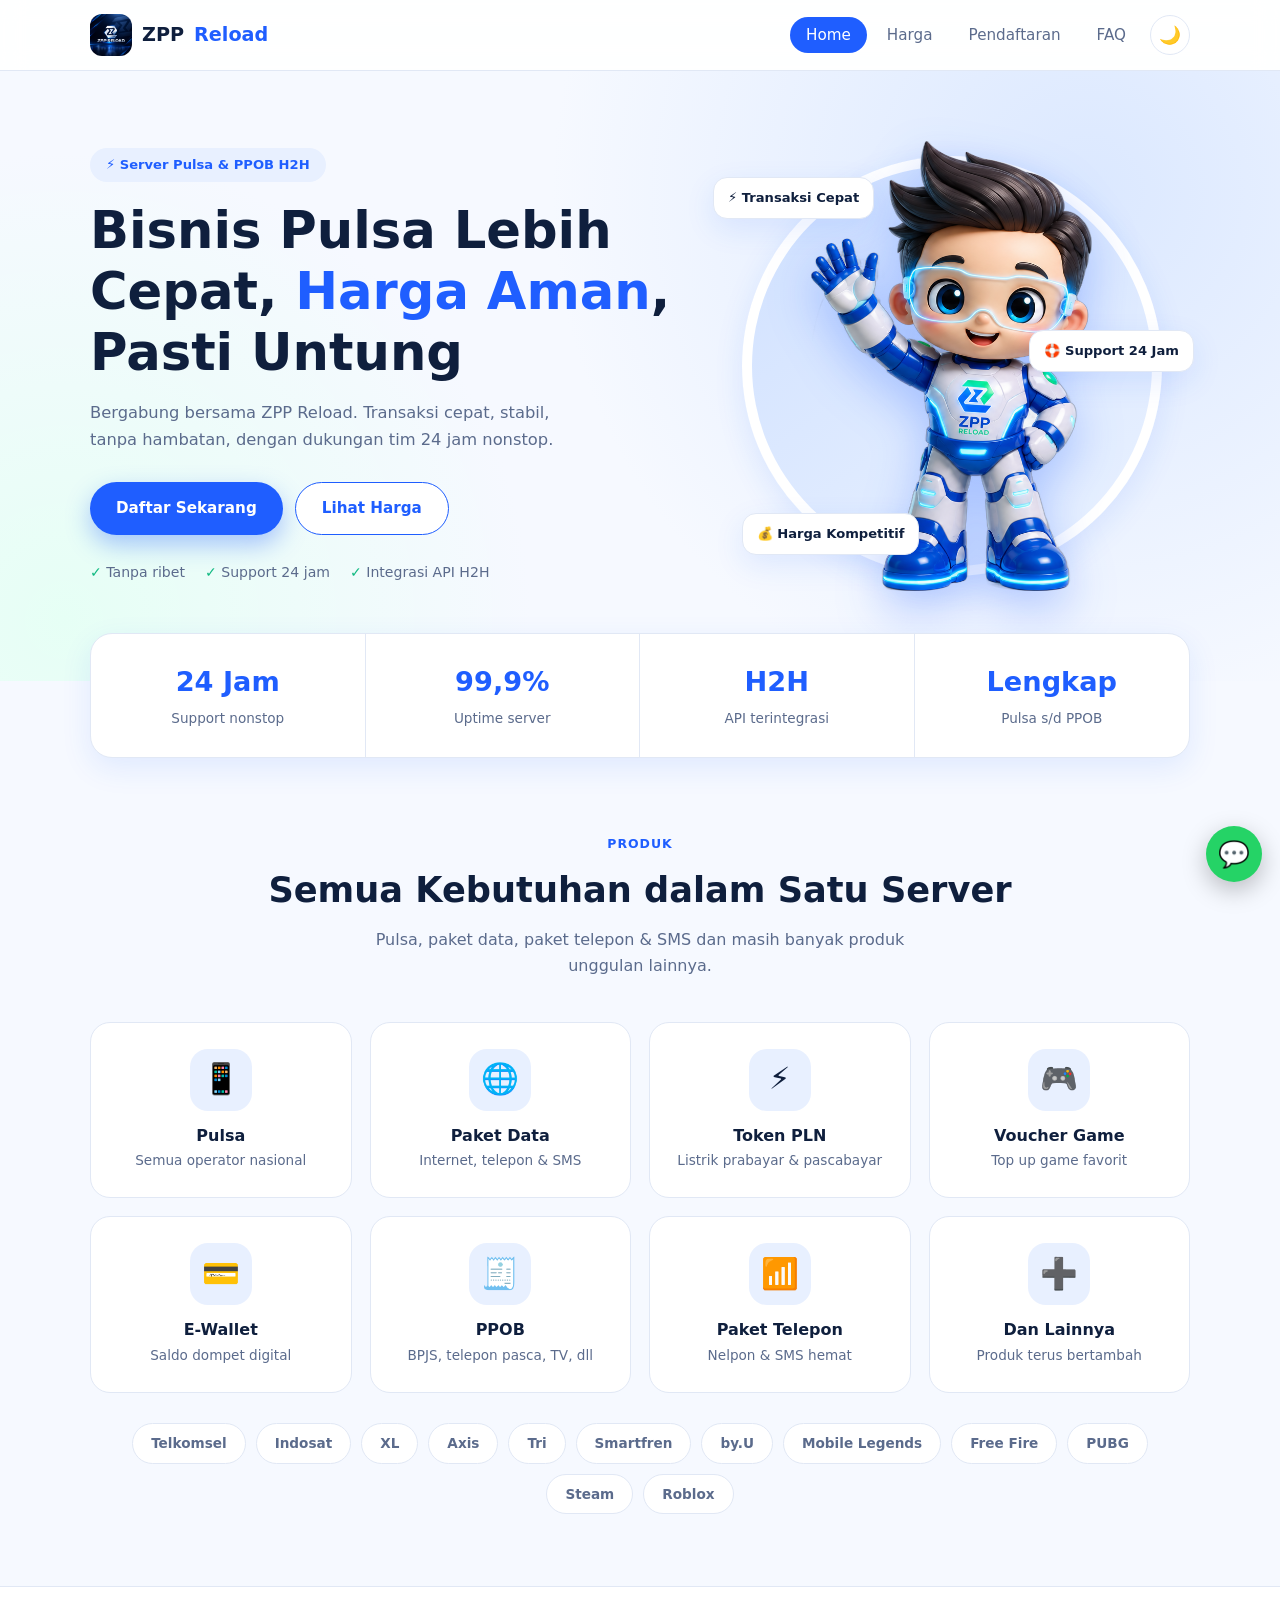
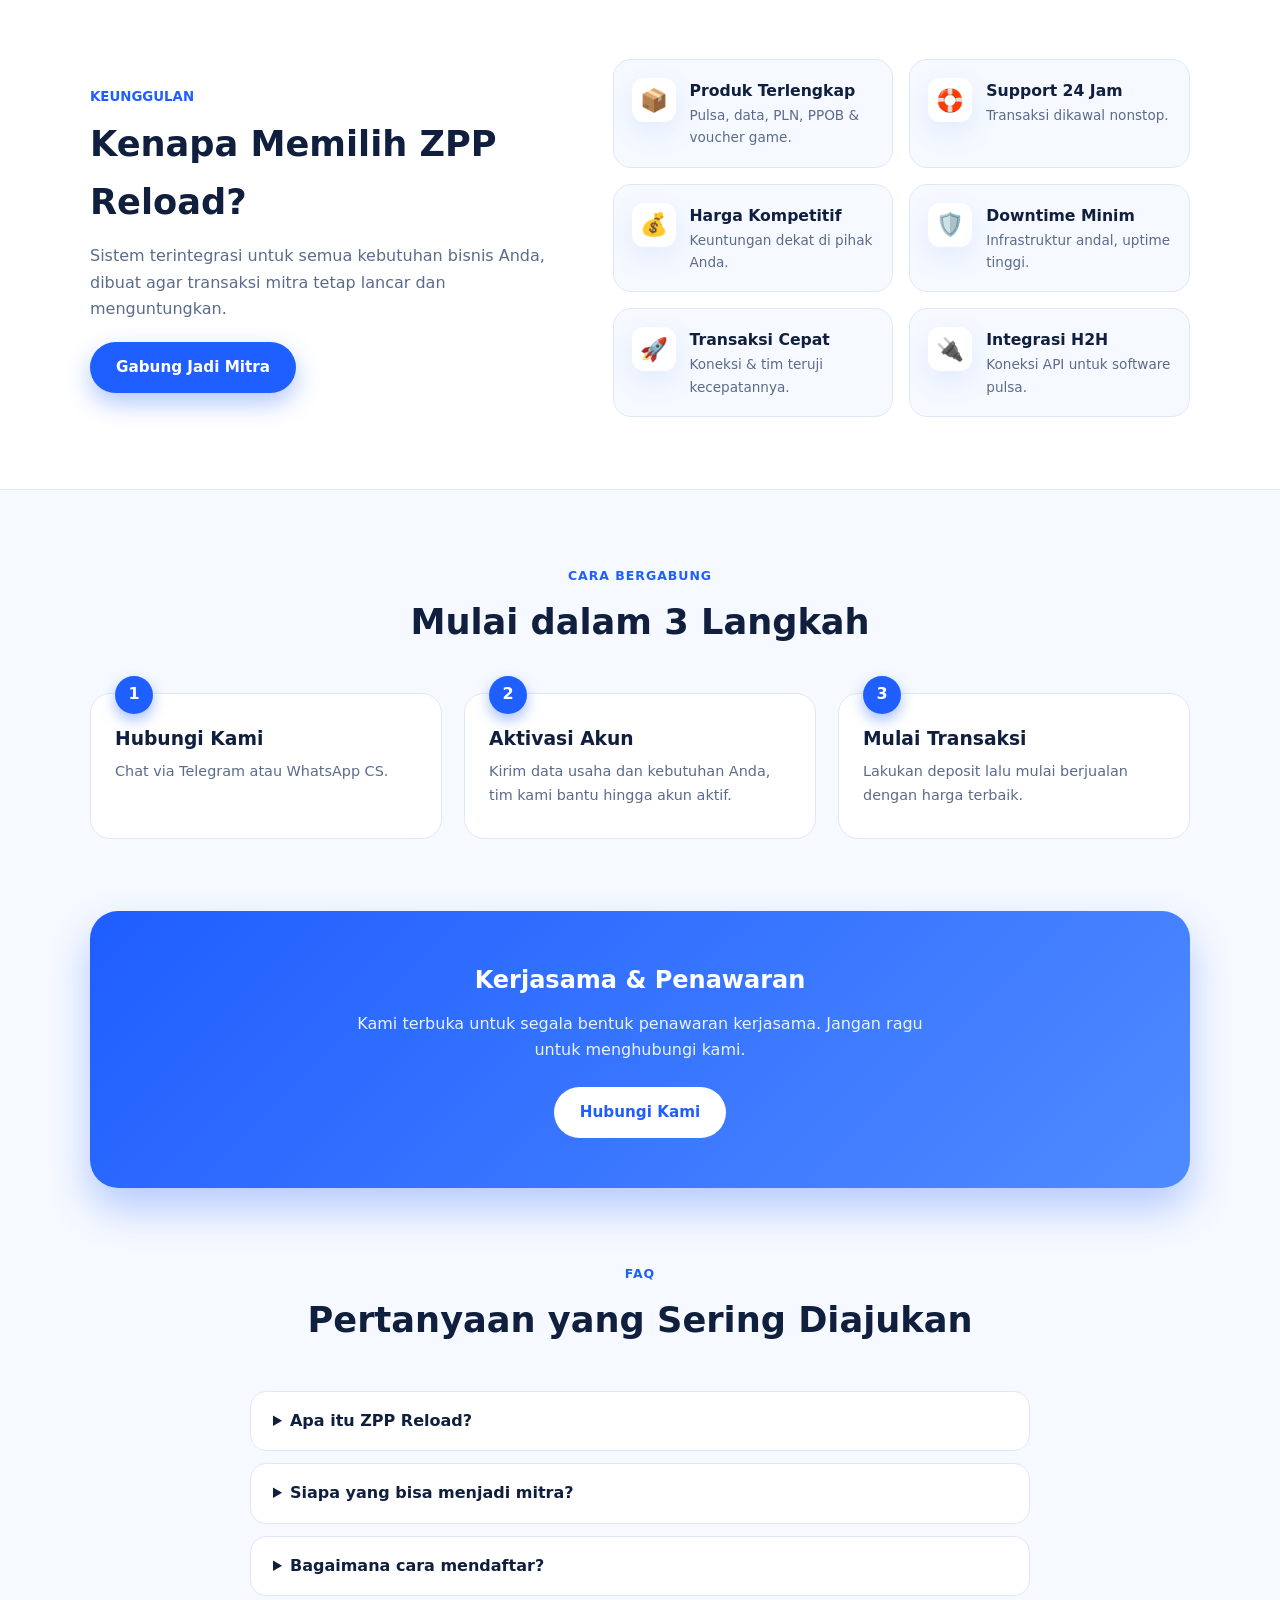
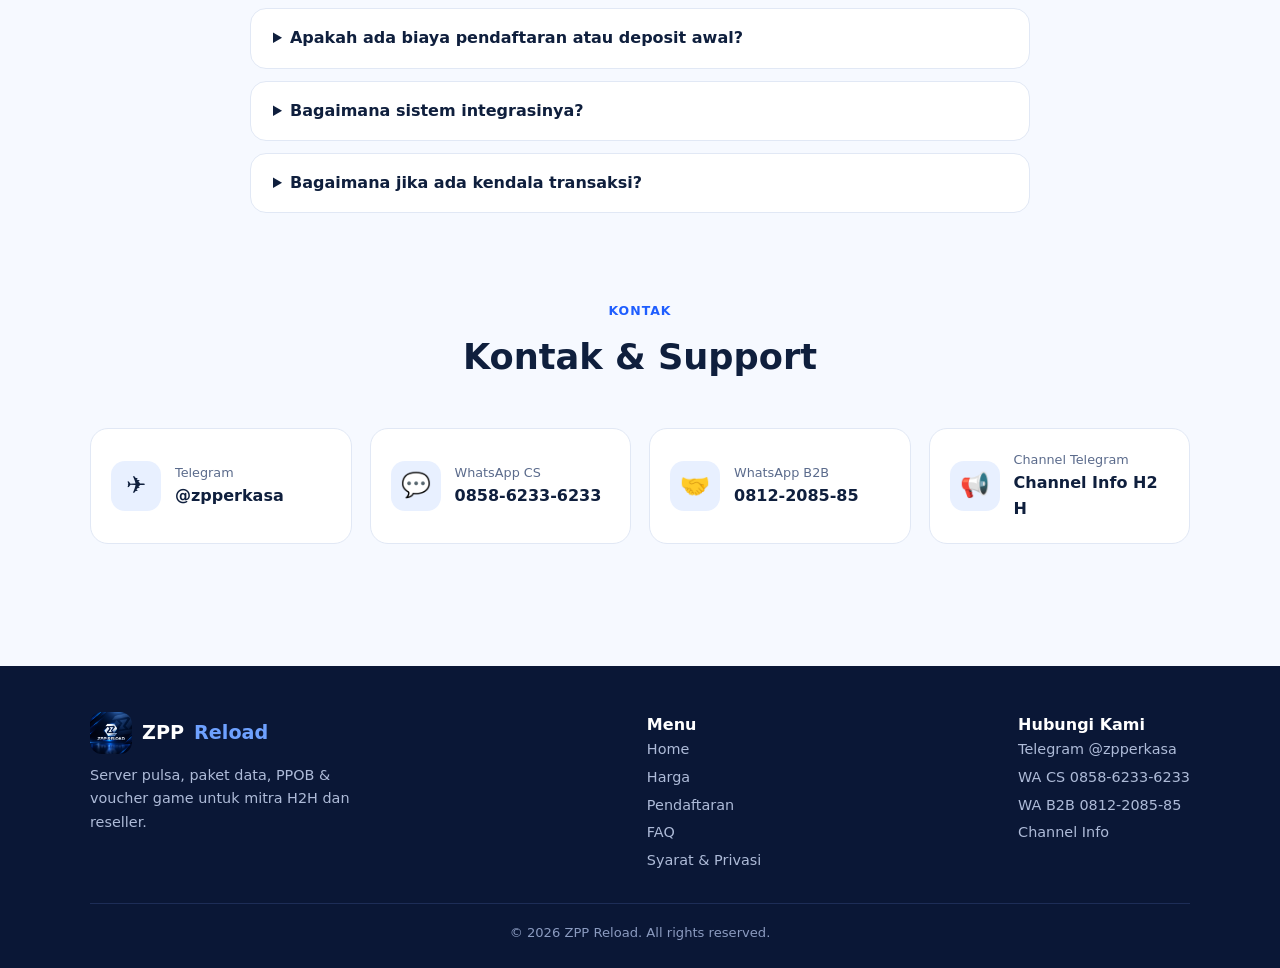
==== commit 132e7d77: "Add files via upload" ====
--- a/index.html
+++ b/index.html
@@ -1,19 +1,23 @@
 <!DOCTYPE html><html lang="id"><head><meta charset="UTF-8"><meta name="viewport" content="width=device-width,initial-scale=1">
-<title>ZPP Reload - Server Pulsa, PPOB & H2H Terbaik</title>
-<meta name="description" content="ZPP Reload: server pulsa, paket data, token PLN, PPOB & voucher game dengan sistem H2H cepat, stabil, harga kompetitif dan support 24 jam.">
-<meta property="og:title" content="ZPP Reload - Server Pulsa & PPOB"><meta property="og:image" content="assets/images/logo.png">
-<link rel="icon" href="assets/images/logo.png">
+<script>try{var t=localStorage.getItem('theme')||(matchMedia('(prefers-color-scheme:dark)').matches?'dark':'light');document.documentElement.dataset.theme=t}catch(e){}</script>
+<title>ZPP Reload - Server Pulsa, PPOB & H2H Terbaik</title><meta name="description" content="ZPP Reload: server pulsa, paket data, token PLN, PPOB & voucher game dengan sistem H2H untuk mitra dan reseller. Daftar via Telegram atau WhatsApp."><meta name="robots" content="index,follow">
+<link rel="canonical" href="https://zppreload.com/">
+<meta property="og:type" content="website"><meta property="og:site_name" content="ZPP Reload"><meta property="og:locale" content="id_ID"><meta property="og:title" content="ZPP Reload - Server Pulsa, PPOB & H2H Terbaik"><meta property="og:description" content="ZPP Reload: server pulsa, paket data, token PLN, PPOB & voucher game dengan sistem H2H untuk mitra dan reseller. Daftar via Telegram atau WhatsApp."><meta property="og:url" content="https://zppreload.com/"><meta property="og:image" content="https://zppreload.com/assets/images/logo.png">
+<meta name="twitter:card" content="summary"><meta name="twitter:title" content="ZPP Reload - Server Pulsa, PPOB & H2H Terbaik"><meta name="twitter:description" content="ZPP Reload: server pulsa, paket data, token PLN, PPOB & voucher game dengan sistem H2H untuk mitra dan reseller. Daftar via Telegram atau WhatsApp."><meta name="twitter:image" content="https://zppreload.com/assets/images/logo.png">
+<meta name="theme-color" content="#1f5eff"><link rel="manifest" href="manifest.webmanifest">
+<link rel="icon" href="assets/images/icon-192.png"><link rel="apple-touch-icon" href="assets/images/icon-192.png">
 <link href="https://fonts.googleapis.com/css2?family=Poppins:wght@400;500;600;700&display=swap" rel="stylesheet">
-<link rel="stylesheet" href="assets/css/style.css"></head><body>
+<link rel="stylesheet" href="assets/css/style.css"><script type="application/ld+json">{"@context":"https://schema.org","@type":"Organization","name":"ZPP Reload","url":"https://zppreload.com/","logo":"https://zppreload.com/assets/images/logo.png","contactPoint":{"@type":"ContactPoint","telephone":"+6285862336233","contactType":"customer service","availableLanguage":"Indonesian"}}</script></head><body>
 <div id="hdr"></div>
+
 <div class="hero"><div class="wrap"><div>
-<span class="tag">Server Pulsa & PPOB H2H</span>
+<span class="tag">⚡ Server Pulsa & PPOB H2H</span>
 <h1>Bisnis Pulsa Lebih Cepat, <em>Harga Aman</em>, Pasti Untung</h1>
 <p>Bergabung bersama ZPP Reload. Transaksi cepat, stabil, tanpa hambatan, dengan dukungan tim 24 jam nonstop.</p>
 <div class="cta"><a class="btn btn-p" href="pendaftaran.html">Daftar Sekarang</a><a class="btn btn-o" href="harga.html">Lihat Harga</a></div>
 <div class="checks"><span><b>✓</b> Tanpa ribet</span><span><b>✓</b> Support 24 jam</span><span><b>✓</b> Integrasi API H2H</span></div></div>
 <div class="stage"><img src="assets/images/mascot.png" alt="Maskot ZPP Reload">
-<span class="fb a">Transaksi Cepat</span><span class="fb b">Support 24 Jam</span><span class="fb c">Harga Kompetitif</span></div></div></div>
+<span class="fb a">⚡ Transaksi Cepat</span><span class="fb b">🛟 Support 24 Jam</span><span class="fb c">💰 Harga Kompetitif</span></div></div></div>
 <div class="wrap"><div class="stats">
 <div class="stat"><b>24 Jam</b><span>Support nonstop</span></div><div class="stat"><b>99,9%</b><span>Uptime server</span></div>
 <div class="stat"><b>H2H</b><span>API terintegrasi</span></div><div class="stat"><b>Lengkap</b><span>Pulsa s/d PPOB</span></div></div></div>
@@ -51,4 +55,5 @@
 <details><summary>Bagaimana jika ada kendala transaksi?</summary><p>Hubungi CS kami kapan saja, tim support siap membantu 24 jam.</p></details>
 </div></div></section>
 <section style="padding-top:0"><div class="wrap"><div class="title"><small>Kontak</small><h2>Kontak &amp; Support</h2></div><div data-contacts></div></div></section>
+
 <div id="ftr"></div><script src="assets/js/main.js"></script></body></html>
--- a/assets/css/style.css
+++ b/assets/css/style.css
@@ -1,9 +1,9 @@
-:root{--bg:#f6f9ff;--white:#fff;--ink:#0f1f3d;--mut:#5b6b8c;--line:#e1e8f5;--blue:#1f5eff;--blue2:#0b3fd1;--sky:#e8f0ff;--green:#10b981;--navy:#0a1736;--sh:0 10px 30px rgba(31,94,255,.10)}
+:root{--bg:#f6f9ff;--card:#fff;--hdr:rgba(255,255,255,.9);--ink:#0f1f3d;--mut:#5b6b8c;--line:#e1e8f5;--blue:#1f5eff;--blue2:#0b3fd1;--sky:#e8f0ff;--green:#10b981;--navy:#0a1736;--sh:0 10px 30px rgba(31,94,255,.10)}
 *{box-sizing:border-box;margin:0;padding:0}html{scroll-behavior:smooth}
 body{font-family:'Poppins',system-ui,sans-serif;background:var(--bg);color:var(--ink);line-height:1.65}
 a{color:inherit;text-decoration:none}img{max-width:100%;display:block}
 .wrap{max-width:1140px;margin:auto;padding:0 20px}
-header{position:sticky;top:0;z-index:50;background:rgba(255,255,255,.9);backdrop-filter:blur(12px);border-bottom:1px solid var(--line)}
+header{position:sticky;top:0;z-index:50;background:var(--hdr);backdrop-filter:blur(12px);border-bottom:1px solid var(--line)}
 .nav{display:flex;align-items:center;justify-content:space-between;height:70px}
 .brand{display:flex;align-items:center;gap:10px;font-weight:700;font-size:1.2rem}
 .brand img{width:42px;height:42px;border-radius:12px;object-fit:cover}
@@ -14,8 +14,8 @@
 .burger{display:none;background:none;border:0;color:var(--ink);font-size:1.7rem;cursor:pointer}
 .btn{display:inline-flex;align-items:center;gap:8px;padding:13px 26px;border-radius:99px;font-weight:600;border:0;cursor:pointer;font-family:inherit;font-size:.95rem;transition:.2s}
 .btn-p{background:var(--blue);color:#fff;box-shadow:0 10px 24px rgba(31,94,255,.35)}.btn-p:hover{background:var(--blue2);transform:translateY(-2px)}
-.btn-o{background:#fff;color:var(--blue);border:1.5px solid var(--blue)}.btn-o:hover{background:var(--sky)}
-.btn-w{background:#fff;color:var(--blue)}.btn-w:hover{transform:translateY(-2px)}
+.btn-o{background:var(--card);color:var(--blue);border:1.5px solid var(--blue)}.btn-o:hover{background:var(--sky)}
+.btn-w{background:var(--card);color:var(--blue)}.btn-w:hover{transform:translateY(-2px)}
 .hero{padding:70px 0 90px;background:radial-gradient(circle at 85% 20%,#dbe8ff 0,transparent 45%),radial-gradient(circle at 5% 90%,#e6fff5 0,transparent 35%)}
 .hero .wrap{display:grid;grid-template-columns:1.1fr .9fr;gap:40px;align-items:center}
 .tag{display:inline-block;padding:6px 16px;border-radius:99px;background:var(--sky);color:var(--blue);font-size:.82rem;font-weight:600;margin-bottom:18px}
@@ -26,61 +26,61 @@
 .checks{display:flex;gap:20px;flex-wrap:wrap;margin-top:26px;color:var(--mut);font-size:.88rem;font-weight:500}
 .checks b{color:var(--green)}
 .stage{position:relative;display:grid;place-items:center}
-.stage:before{content:"";position:absolute;width:min(420px,90%);aspect-ratio:1;border-radius:50%;background:linear-gradient(145deg,#cfe0ff,#eaf2ff);box-shadow:inset 0 0 0 10px #fff,var(--sh)}
+.stage:before{content:"";position:absolute;width:min(420px,90%);aspect-ratio:1;border-radius:50%;background:linear-gradient(145deg,#cfe0ff,#eaf2ff);box-shadow:inset 0 0 0 10px var(--card),var(--sh)}
 .stage img{position:relative;max-height:450px;filter:drop-shadow(0 18px 24px rgba(31,94,255,.3));animation:fl 4s ease-in-out infinite}
 @keyframes fl{50%{transform:translateY(-10px)}}
-.fb{position:absolute;background:#fff;border-radius:14px;padding:9px 14px;font-size:.82rem;font-weight:600;box-shadow:var(--sh);border:1px solid var(--line)}
+.fb{position:absolute;background:var(--card);border-radius:14px;padding:9px 14px;font-size:.82rem;font-weight:600;box-shadow:var(--sh);border:1px solid var(--line)}
 .fb.a{top:8%;left:0}.fb.b{top:42%;right:-4px}.fb.c{bottom:8%;left:6%}
 section{padding:72px 0}
 .title{text-align:center;margin-bottom:42px}.title small{color:var(--blue);font-weight:600;letter-spacing:.08em;text-transform:uppercase;font-size:.78rem}
 .title h2{font-size:clamp(1.6rem,3vw,2.2rem);margin-top:4px}.title p{color:var(--mut);margin-top:8px;max-width:560px;margin-inline:auto}
-.stats{display:grid;grid-template-columns:repeat(4,1fr);background:#fff;border-radius:22px;box-shadow:var(--sh);border:1px solid var(--line);margin-top:-48px;position:relative}
+.stats{display:grid;grid-template-columns:repeat(4,1fr);background:var(--card);border-radius:22px;box-shadow:var(--sh);border:1px solid var(--line);margin-top:-48px;position:relative}
 .stat{padding:26px 14px;text-align:center;border-right:1px solid var(--line)}.stat:last-child{border:0}
 .stat b{display:block;font-size:1.7rem;color:var(--blue)}.stat span{color:var(--mut);font-size:.85rem}
 .cats{display:grid;grid-template-columns:repeat(4,1fr);gap:18px}
-.cat{background:#fff;border:1px solid var(--line);border-radius:20px;padding:26px 20px;text-align:center;transition:.25s}
+.cat{background:var(--card);border:1px solid var(--line);border-radius:20px;padding:26px 20px;text-align:center;transition:.25s}
 .cat:hover{transform:translateY(-6px);box-shadow:var(--sh);border-color:var(--blue)}
 .cat i{font-style:normal;display:grid;place-items:center;width:62px;height:62px;border-radius:18px;background:var(--sky);font-size:1.9rem;margin:0 auto 12px}
 .cat h3{font-size:1rem}.cat p{color:var(--mut);font-size:.85rem}
 .chips{display:flex;flex-wrap:wrap;gap:10px;justify-content:center;margin-top:30px}
-.chip{padding:8px 18px;border-radius:99px;background:#fff;border:1px solid var(--line);font-weight:600;font-size:.85rem;color:var(--mut)}
-.alt{background:#fff;border-block:1px solid var(--line)}
+.chip{padding:8px 18px;border-radius:99px;background:var(--card);border:1px solid var(--line);font-weight:600;font-size:.85rem;color:var(--mut)}
+.alt{background:var(--card);border-block:1px solid var(--line)}
 .split{display:grid;grid-template-columns:.9fr 1.1fr;gap:50px;align-items:center}
 .split h2{font-size:clamp(1.6rem,3vw,2.2rem);margin:6px 0 12px}.split>div>p{color:var(--mut);margin-bottom:20px}
 .feat{display:grid;grid-template-columns:1fr 1fr;gap:16px}
 .f{display:flex;gap:14px;background:var(--bg);border:1px solid var(--line);border-radius:18px;padding:18px}
-.f i{font-style:normal;flex:none;width:44px;height:44px;border-radius:12px;background:#fff;display:grid;place-items:center;font-size:1.4rem;box-shadow:var(--sh)}
+.f i{font-style:normal;flex:none;width:44px;height:44px;border-radius:12px;background:var(--card);display:grid;place-items:center;font-size:1.4rem;box-shadow:var(--sh)}
 .f h3{font-size:.98rem}.f p{color:var(--mut);font-size:.85rem}
 .steps{display:grid;grid-template-columns:repeat(3,1fr);gap:22px;counter-reset:s}
-.step{background:#fff;border:1px solid var(--line);border-radius:20px;padding:30px 24px;position:relative}
+.step{background:var(--card);border:1px solid var(--line);border-radius:20px;padding:30px 24px;position:relative}
 .step:before{counter-increment:s;content:counter(s);position:absolute;top:-18px;left:24px;width:38px;height:38px;border-radius:50%;background:var(--blue);color:#fff;display:grid;place-items:center;font-weight:700;box-shadow:0 6px 14px rgba(31,94,255,.4)}
 .step h3{margin-bottom:6px}.step p{color:var(--mut);font-size:.9rem}
 .band{padding:0}.band .box{background:linear-gradient(135deg,var(--blue),#4f8bff);border-radius:28px;padding:50px 30px;text-align:center;color:#fff;box-shadow:0 20px 40px rgba(31,94,255,.3)}
 .band p{opacity:.9;max-width:600px;margin:10px auto 24px}
 .faq{max-width:780px;margin:auto}
-.faq details{background:#fff;border:1px solid var(--line);border-radius:16px;padding:16px 22px;margin-bottom:12px}
+.faq details{background:var(--card);border:1px solid var(--line);border-radius:16px;padding:16px 22px;margin-bottom:12px}
 .faq details[open]{border-color:var(--blue);box-shadow:var(--sh)}
 .faq summary{cursor:pointer;font-weight:600}.faq details p{color:var(--mut);margin-top:10px;font-size:.92rem}
 .contact{display:grid;grid-template-columns:repeat(auto-fit,minmax(240px,1fr));gap:18px}
-.ct{display:flex;gap:14px;align-items:center;background:#fff;border:1px solid var(--line);border-radius:18px;padding:20px;transition:.2s}
+.ct{display:flex;gap:14px;align-items:center;background:var(--card);border:1px solid var(--line);border-radius:18px;padding:20px;transition:.2s}
 .ct:hover{border-color:var(--blue);transform:translateY(-4px);box-shadow:var(--sh)}
 .ct i{font-style:normal;display:grid;place-items:center;width:50px;height:50px;border-radius:14px;background:var(--sky);font-size:1.5rem;flex:none}
 .ct small{color:var(--mut);display:block;font-size:.8rem}.ct b{word-break:break-all}
 .page-h{padding:56px 0 30px;text-align:center;background:radial-gradient(circle at 50% 0,#dbe8ff 0,transparent 60%)}
 .page-h p{color:var(--mut)}
 .tools{display:flex;gap:12px;flex-wrap:wrap;margin:24px 0 14px}
-.tools input{flex:1;min-width:200px;padding:13px 20px;border-radius:99px;border:1px solid var(--line);background:#fff;color:var(--ink);font-family:inherit;outline:none}
+.tools input{flex:1;min-width:200px;padding:13px 20px;border-radius:99px;border:1px solid var(--line);background:var(--card);color:var(--ink);font-family:inherit;outline:none}
 .tools input:focus{border-color:var(--blue)}
 .tabs{display:flex;gap:8px;flex-wrap:wrap;margin-bottom:16px}
-.tab{padding:8px 18px;border-radius:99px;border:1px solid var(--line);background:#fff;color:var(--mut);cursor:pointer;font-family:inherit;font-weight:500}
+.tab{padding:8px 18px;border-radius:99px;border:1px solid var(--line);background:var(--card);color:var(--mut);cursor:pointer;font-family:inherit;font-weight:500}
 .tab.on{background:var(--blue);color:#fff;border-color:var(--blue)}
-.tbl{overflow-x:auto;border:1px solid var(--line);border-radius:18px;background:#fff;box-shadow:var(--sh)}
+.tbl{overflow-x:auto;border:1px solid var(--line);border-radius:18px;background:var(--card);box-shadow:var(--sh)}
 table{width:100%;border-collapse:collapse;min-width:520px}
 th,td{padding:14px 18px;text-align:left;border-bottom:1px solid var(--line);font-size:.92rem}
 th{background:var(--sky);color:var(--blue2)}tr:hover td{background:#f4f8ff}
 .ok{color:var(--green);font-weight:600}.no{color:#ef4444;font-weight:600}.upd{color:var(--mut);font-size:.85rem;margin-top:10px}
 .grid3{display:grid;grid-template-columns:repeat(3,1fr);gap:20px}
-.card{background:#fff;border:1px solid var(--line);border-radius:20px;padding:26px;transition:.25s}
+.card{background:var(--card);border:1px solid var(--line);border-radius:20px;padding:26px;transition:.25s}
 .card:hover{transform:translateY(-5px);box-shadow:var(--sh)}
 .card .ic{font-size:2rem;margin-bottom:10px}.card p{color:var(--mut);font-size:.92rem}
 footer{background:var(--navy);color:#fff;padding:46px 0 24px;margin-top:50px}
@@ -93,5 +93,40 @@
 .hero .wrap,.split,.steps,.grid3,.feat{grid-template-columns:1fr}
 .cats{grid-template-columns:1fr 1fr}.stats{grid-template-columns:1fr 1fr;margin-top:-30px}.stat:nth-child(2){border:0}
 .stage img{max-height:340px}.fb.b{right:0}
-.burger{display:block}nav{position:absolute;top:70px;left:0;right:0;background:#fff;border-bottom:1px solid var(--line);display:none}
+.burger{display:block}nav{position:absolute;top:70px;left:0;right:0;background:var(--card);border-bottom:1px solid var(--line);display:none}
 nav.open{display:block}nav ul{flex-direction:column;padding:12px 20px}}
+/* ===== Fitur tambahan ===== */
+[hidden]{display:none!important}
+.btn-w{background:#fff!important;color:var(--blue)}
+.nr{display:flex;align-items:center;gap:8px}
+.theme{width:40px;height:40px;border-radius:50%;border:1px solid var(--line);background:var(--card);cursor:pointer;font-size:1.1rem}
+.ann{display:flex;gap:12px;align-items:center;justify-content:center;padding:9px 16px;font-size:.88rem;font-weight:500;background:var(--blue);color:#fff;text-align:center}
+.ann.warn{background:#f59e0b;color:#1b1200}.ann.bad{background:#ef4444}
+.ann a{text-decoration:underline;font-weight:700}.ann button{background:none;border:0;color:inherit;cursor:pointer;font-size:1rem}
+.statbar{display:flex;gap:10px;flex-wrap:wrap;align-items:center;margin-bottom:14px;color:var(--mut);font-size:.88rem}
+.chipb{padding:6px 14px;border-radius:99px;border:1px solid #f59e0b;background:transparent;color:#b45309;cursor:pointer;font-family:inherit;font-weight:600;font-size:.85rem}
+.chipb.on{background:#f59e0b;color:#1b1200}
+.tabs.sub .tab{padding:5px 14px;font-size:.85rem}.tabs.sub .tab.on{background:var(--ink);border-color:var(--ink);color:var(--card)}
+.cp{background:none;border:0;color:var(--blue);font-weight:600;cursor:pointer;font-family:inherit;font-size:.92rem}
+.cp small{opacity:.6}.chat{font-size:1.1rem}
+.toast{position:fixed;left:50%;bottom:90px;transform:translateX(-50%);background:var(--ink);color:var(--card);padding:10px 20px;border-radius:99px;font-size:.88rem;z-index:99;box-shadow:var(--sh)}
+.muted{color:var(--mut)}.muted a{color:var(--blue)}
+.form{background:var(--card);border:1px solid var(--line);border-radius:20px;padding:26px;max-width:640px;margin:auto;display:grid;gap:14px;box-shadow:var(--sh)}
+.form label{font-weight:600;font-size:.88rem;display:grid;gap:6px}
+.form input,.form select,.form textarea{padding:12px 14px;border-radius:12px;border:1px solid var(--line);background:var(--bg);color:var(--ink);font-family:inherit;font-size:.95rem}
+.form input:focus,.form select:focus,.form textarea:focus{outline:2px solid var(--blue);border-color:transparent}
+.hp{position:absolute;left:-9999px}
+.legal{max-width:780px;margin:auto}.legal h2{margin:28px 0 8px;font-size:1.2rem}.legal p,.legal li{color:var(--mut);margin-bottom:8px}.legal ul{padding-left:22px}
+.srch{max-width:780px;margin:0 auto 18px;display:block;width:100%;padding:13px 20px;border-radius:99px;border:1px solid var(--line);background:var(--card);color:var(--ink);font-family:inherit}
+.adm{max-width:780px;margin:auto;display:grid;gap:18px}.adm .box{background:var(--card);border:1px solid var(--line);border-radius:20px;padding:24px}
+.adm pre{background:var(--bg);padding:14px;border-radius:12px;overflow:auto;font-size:.82rem;margin-top:10px}
+.drop{border:2px dashed var(--line);border-radius:16px;padding:30px;text-align:center;color:var(--mut);cursor:pointer}.drop.on{border-color:var(--blue);background:var(--sky)}
+/* ===== Tema gelap ===== */
+[data-theme=dark]{--bg:#071126;--card:#0f1d3d;--ink:#e8eefc;--mut:#9fb0d3;--line:#1f3160;--sky:#14295a;--hdr:rgba(7,17,38,.9);--sh:0 10px 30px rgba(0,0,0,.35);--blue:#4a82ff;--blue2:#7aa3ff}
+[data-theme=dark] .hero{background:radial-gradient(circle at 85% 20%,#14306e 0,transparent 45%),radial-gradient(circle at 5% 90%,#073a33 0,transparent 35%)}
+[data-theme=dark] .page-h{background:radial-gradient(circle at 50% 0,#14306e 0,transparent 60%)}
+[data-theme=dark] .stage:before{background:linear-gradient(145deg,#183a82,#0f1d3d)}
+[data-theme=dark] tr:hover td{background:#12254f}
+[data-theme=dark] .btn-p,[data-theme=dark] .tab.on,[data-theme=dark] nav a.on{background:#2f6bff;border-color:#2f6bff;color:#fff}
+[data-theme=dark] .chipb{color:#fbbf24}[data-theme=dark] .band .box{background:linear-gradient(135deg,#1c4fd6,#2f6bff)}
+[data-theme=dark] footer{background:#040a1a}
